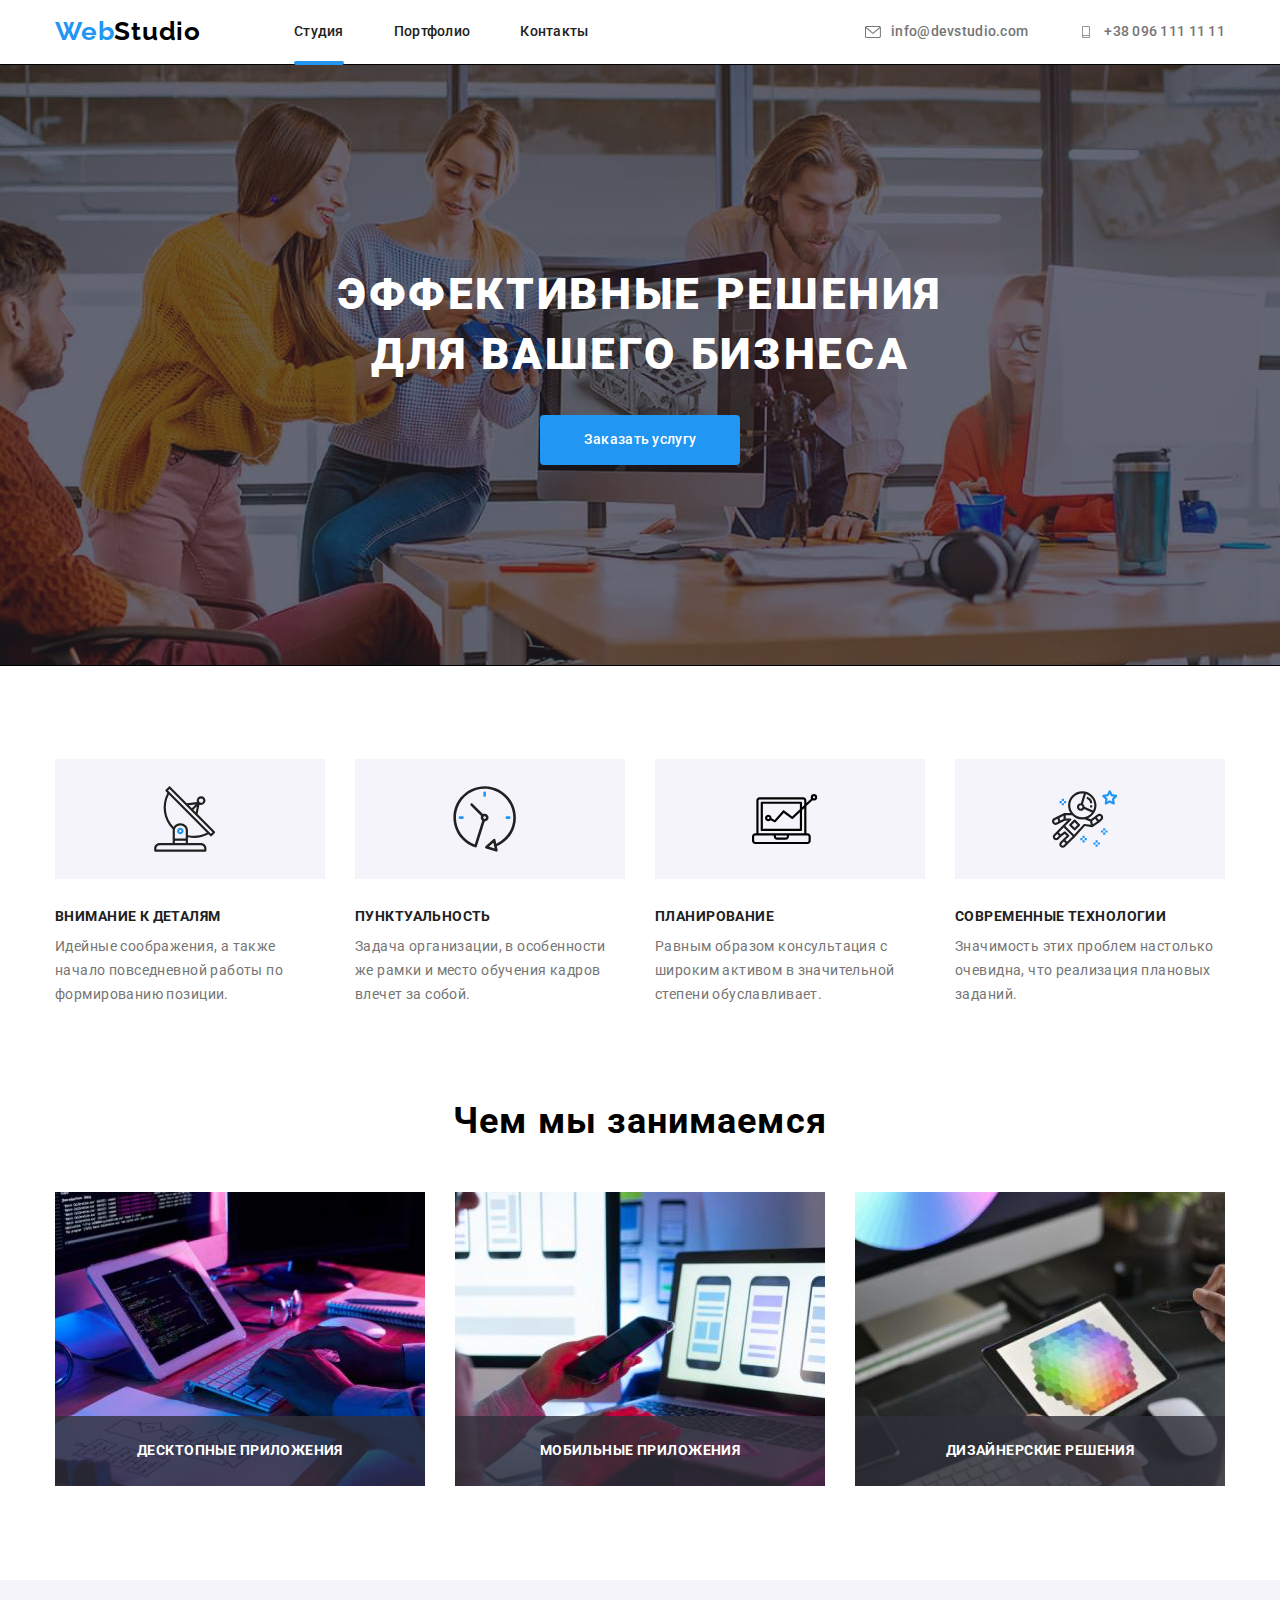
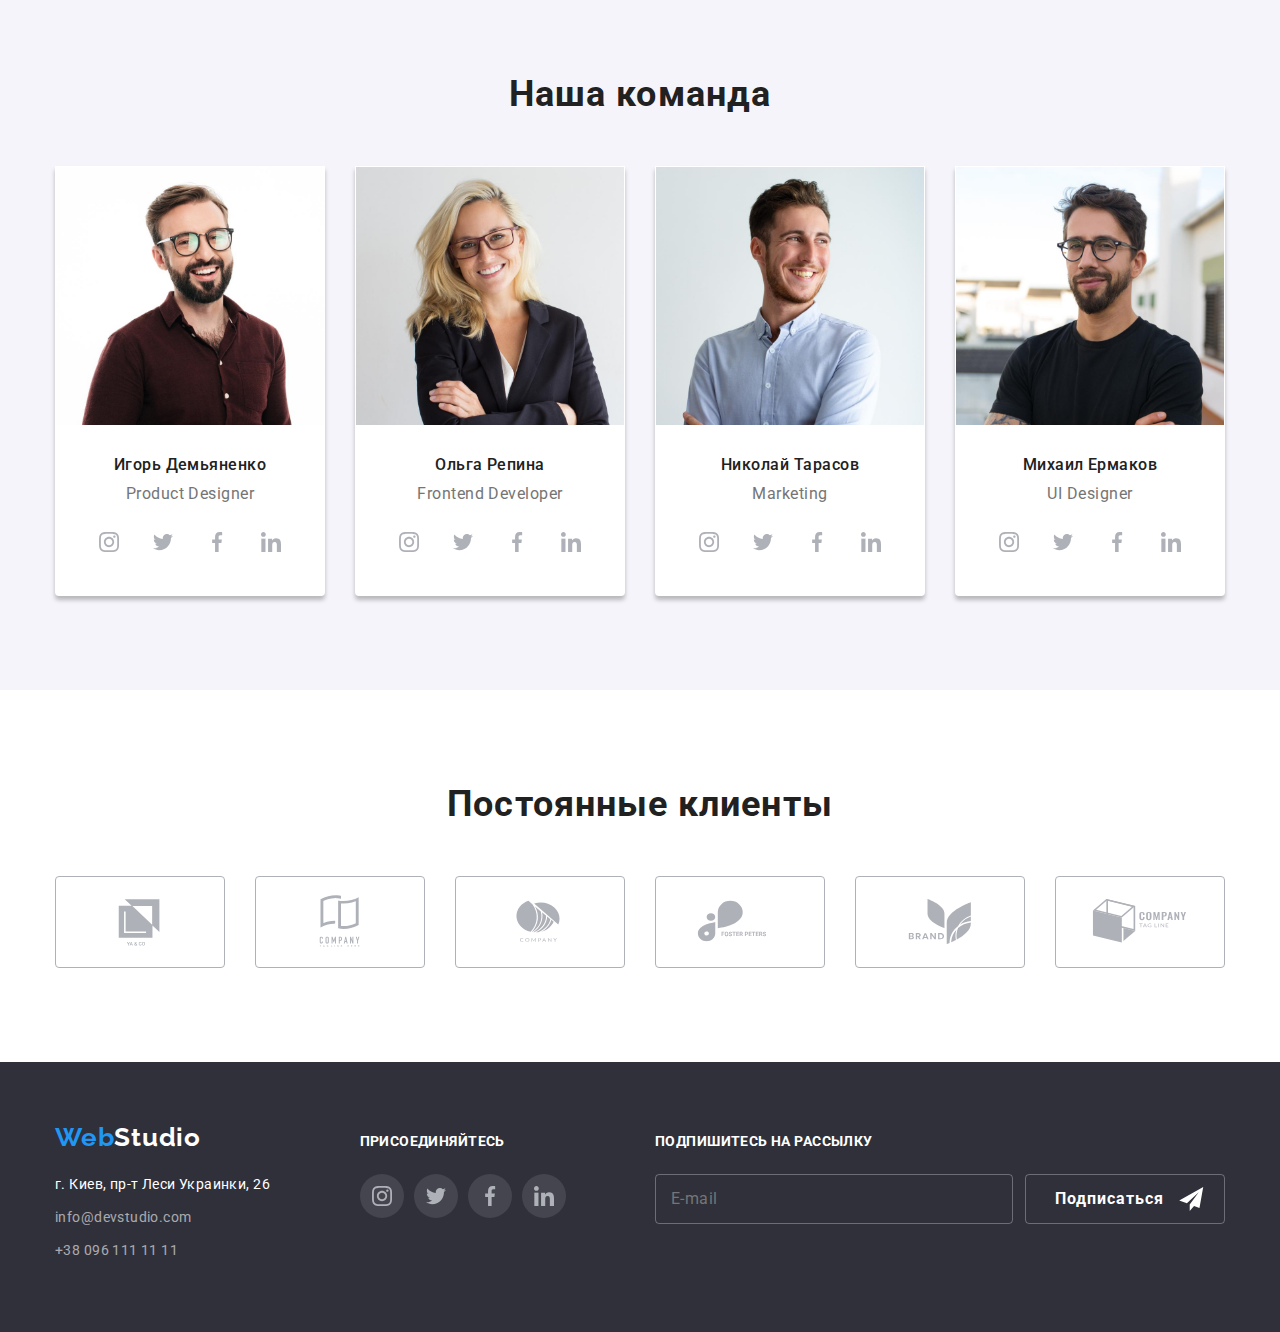
==== index.html @ df714ef7 "17/12" ====
<!DOCTYPE html>
<html lang="ru">
<head>
    <meta charset="UTF-8">
    <meta http-equiv="X-UA-Compatible" content="IE=edge">
    <meta name="viewport" content="width=device-width, initial-scale=1.0">
    <title>Document</title>
    <link rel="preconnect" href="https://fonts.googleapis.com" />
    <link rel="preconnect" href="https://fonts.gstatic.com" crossorigin />
    <link
      href="https://fonts.googleapis.com/css2?family=Raleway:wght@700&family=Roboto:wght@400;500;700&display=swap"
      rel="stylesheet"
    />
   <link rel="preconnect" href="https://fonts.googleapis.com">
    <link rel="preconnect" href="https://fonts.gstatic.com" crossorigin>
    <link href="https://fonts.googleapis.com/css2?family=Roboto:wght@900&display=swap" rel="stylesheet">
     <link rel="stylesheet" href="https://cdnjs.cloudflare.com/ajax/libs/modern-normalize/1.1.0/modern-normalize.min.css"/>
    
     <link rel="stylesheet" href="./css/main.css"> 
    
</head>

<body>

<!-- Шапка сайта-->

    <header class="header">
      <div class="conteiner header-main">
        <nav class="header-navigation">
        <a class="logo" href="">
          <span class="logo-span">Web</span>Studio
        </a>
        <ul class="list header-navigation__header-list header-list">
          <li class="header-item">
            <a class="link header-link current" href="./index.html">Студия</a>
          </li>
          <li class="header-item item">
            <a class="link header-link" href="./portfolio.html">Портфолио</a>
          </li>
          <li class="header-item item">
            <a class="link header-link" href="">Контакты</a>
          </li>
        </ul>
      </nav>

      <ul class="list list-link link-contacts">
        <li class="contacts-link">
          <a class="link link-mail" href="milto:info@devstudio.com">
          <div class="icon">
          <svg class="icon-link-mail" width="16" height="12" >
            <use href="./images/icons/symbol-defs.svg#icon-envelope-hover">
            </use>
          </svg>
          </div>
          info@devstudio.com
          </a>
        </li>
        <li class="contacts-link">
          <a class="link link-phone" href="tel:+380961111111">
          <div class="icon">
          <svg class="icon-link-phone" width="16" height="12">
            <use href="./images/icons/symbol-defs.svg#icon-smartphone1">
            </use>
          </svg>
          </div>
          +38 096 111 11 11
          </a>
        </li>
      </ul>
    </div>
    </header>

<!--Основная информация сайта-->
<main>
  
  <section class="hero-main"> 
    <div class=" conteiner">
    <h1 class="hero-main__main-title main-title">Эффективные решения</br> для вашего бизнеса</h1>
    <button class="hero-main__hero-btn hero-btn" type="button" data-modal-open>Заказать услугу</button>
  </div>
  </section>
 
   
  <section class="conteiner-hero">
      <div class="conteiner"> 
        <ul class="list conteiner-hero__list-specification list-specification">
            <li class="list-specification__item-specification item-specification">
              <div class="list-specification__thumb thumb">
                <svg class="list-specification__icon icon" width="65.32" height="70">
                  <use href="./images/icons/symbol-defs.svg#icon-antenna-1">
                </use> 
                </svg>
              </div>
            <h3 class="list-specification__title-specification title-specification">Внимание к деталям</h3>
            <p class="list-specification__content-specification content-specification">Идейные соображения, а также начало повседневной работы по формированию позиции.</p>
            </li>
            <li class="list-specification__item-specification item-specification">
              <div class="list-specification__thumb thumb">
                <svg class="list-specification__icon icon" width="65.32" height="70">
                  <use href="./images/icons/symbol-defs.svg#icon-clock-1">
                </use> 
                </svg>
              </div>
            <h3 class="list-specification__title-specification title-specification">Пунктуальность</h3>
            <p class="list-specification__content-specification content-specification">Задача организации, в особенности же рамки и место обучения кадров влечет за собой.</p>
            </li>
            <li class="list-specification__item-specification item-specification">
              <div class="list-specification__thumb thumb">
                <svg class="list-specification__icon icon" width="65.32" height="70">
                  <use href="./images/icons/symbol-defs.svg#icon-Vector">
                </use> 
                </svg>
              </div>
            <h3 class="list-specification__title-specification title-specification">Планирование</h3>
            <p class="list-specification__content-specification content-specification">Равным образом консультация с широким активом в значительной степени обуславливает.</p>
            </li>
            <li class="list-specification__item-specification item-specification"> 
              <div class="list-specification__thumb thumb">
                <svg class="list-specification__icon icon" width="65.32" height="70">
                  <use href="./images/icons/symbol-defs.svg#icon-astronaut-1">
                </use> 
                </svg>
              </div>
            <h3 class="list-specification__title-specification title-specification">Современные технологии</h3>
            <p class="list-specification__content-specification content-specification">Значимость этих проблем настолько очевидна, что реализация плановых заданий.</p>
            </li>
        </ul>
        </div>
    </section>
      
    <section class="conteiner-work">
      <div class="conteiner">
        <h2 class="work__hero-title-work hero-title-work">Чем мы занимаемся</h2>
        <ul class="list work__list-work list-work">
            <li class="list-work__list-work-foto list-work-foto">
            <img src="./images/works 1 (1).jpg" 
            alt="фото работы на компьютере"
            width="370"
            height="294">
            <div class="list-work__work-proposition work-proposition">
              <p class="list-work__work-proposition-name work-proposition-name">Десктопные приложения</p>
            </div>
            </li>
            <li class="list-work__list-work-foto list-work-foto">
            <img src="./images/works 2.jpg" 
            alt="фото работы на ноутбуке"
             width="370"
            height="294">
             <div class="list-work__work-proposition work-proposition">
              <p class="list-work__work-proposition-name work-proposition-name">Мобильные приложения</p>
            </div>
            </li>
            <li class="list-work__list-work-foto list-work-foto">
            <img src="./images/works 3.jpg" alt="фото работы на планшете"
             width="370"
            height="294">
             <div class="list-work__work-proposition work-proposition">
              <p class="list-work__work-proposition-name work-proposition-name">Дизайнерские решения</p>
            </div>
            </li>
        </ul>
      </div>
    </section>
    
      <section class="conteiner-team">
      <div class="conteiner">
        <h2 class="team__title-team title-team">Наша команда</h2>
        <ul class="list team__list-team list-team">
            <li class="list-team__card-mamber card-mamber"><img class="team__foto-mamber foto-mamber" src="./images/team/team card 1.jpg" 
                alt="фото сотрудника компании" 
                width="270" 
                height="260">
            <div class="team__footer-card footer-card">
                <h3 class="team__name-mamber name-mamber">Игорь Демьяненко</h3>
                <p lang="en" class="team__position-mamber position-mamber">Product Designer</p>
                 
                <ul class="list-team__social-team-list social-team-list">
                  <li class="list-team__social-team-item social-team-item">
                    <a href="" class="link list-team__mamber-social-link mamber-social-link">
                      <svg class="list-team__mamber-social-icon mamber-social-icon" width="20" height="20">
                        <use href="./images/icons/symbol-defs.svg#icon-instagram-2">
                        </use>
                      </svg>
                    </a>
                  </li>
                <li class="list-team__social-team-item social-team-item">
                    <a href="" class="link list-team__mamber-social-link mamber-social-link">
                      <svg class="list-team__mamber-social-icon mamber-social-icon" width="20" height="20">
                        <use href="./images/icons/symbol-defs.svg#icon-twitter-1">
                        </use>
                      </svg>
                    </a>
                  </li>
                  <li class="list-team__social-team-item social-team-item">
                    <a href="" class="link list-team__mamber-social-link mamber-social-link">
                      <svg class="list-team__mamber-social-icon mamber-social-icon" width="20" height="20">
                        <use href="./images/icons/symbol-defs.svg#icon-facebook-1">
                        </use>
                      </svg>
                    </a>
                  </li>
                  <li class="list-team__social-team-item social-team-item">
                    <a href="" class="link list-team__mamber-social-link mamber-social-link">
                      <svg class="list-team__mamber-social-icon mamber-social-icon" width="20" height="20">
                        <use href="./images/icons/symbol-defs.svg#icon-linkedin-1">
                        </use>
                      </svg>
                    </a>
                  </li>
                </ul>
              </div>

            </li>
            <li class="list-team__card-mamber card-mamber"><img class="team__foto-mamber foto-mamber" src="./images/team/team card 2.jpg" 
                alt="фото сотрудника компании" 
                width="270" 
                height="260">
                <div class="team__footer-card footer-card">
                <h3 class="team__name-mamber name-mamber">Ольга Репина</h3>
                <p lang="en" class="team__position-mamber position-mamber">Frontend Developer</p>
               <ul class="list-team__social-team-list social-team-list">
                  <li class="list-team__social-team-item social-team-item">
                    <a href="" class="link list-team__mamber-social-link mamber-social-link">
                      <svg class="list-team__mamber-social-icon mamber-social-icon" width="20" height="20">
                        <use href="./images/icons/symbol-defs.svg#icon-instagram-2">
                        </use>
                      </svg>
                    </a>
                  </li>
                <li class="list-team__social-team-item social-team-item">
                    <a href="" class="link list-team__mamber-social-link mamber-social-link">
                      <svg class="list-team__mamber-social-icon mamber-social-icon" width="20" height="20">
                        <use href="./images/icons/symbol-defs.svg#icon-twitter-1">
                        </use>
                      </svg>
                    </a>
                  </li>
                  <li class="list-team__social-team-item social-team-item">
                    <a href="" class="link list-team__mamber-social-link mamber-social-link">
                      <svg class="list-team__mamber-social-icon mamber-social-icon" width="20" height="20">
                        <use href="./images/icons/symbol-defs.svg#icon-facebook-1">
                        </use>
                      </svg>
                    </a>
                  </li>
                  <li class="list-team__social-team-item social-team-item">
                    <a href="" class="link list-team__mamber-social-link mamber-social-link">
                      <svg class="list-team__mamber-social-icon mamber-social-icon" width="20" height="20">
                        <use href="./images/icons/symbol-defs.svg#icon-linkedin-1">
                        </use>
                      </svg>
                    </a>
                  </li>
                </ul>  
              </div>
            </li>
            <li  class="list-team__card-mamber card-mamber"><img class="team__foto-mamber foto-mamber" src="./images/team/team card 3.jpg" 
                alt="фото сотрудника компании" 
                width="270" 
                height="260">
                <div class="team__footer-card footer-card">
                <h3 class="team__name-mamber name-mamber">Николай Тарасов</h3>
                <p lang="en" class="team__position-mamber position-mamber">Marketing</p>
                <ul class="list-team__social-team-list social-team-list">
                  <li class="list-team__social-team-item social-team-item">
                    <a href="" class="link list-team__mamber-social-link mamber-social-link">
                      <svg class="list-team__mamber-social-icon mamber-social-icon" width="20" height="20">
                        <use href="./images/icons/symbol-defs.svg#icon-instagram-2">
                        </use>
                      </svg>
                    </a>
                  </li>
                <li class="list-team__social-team-item social-team-item">
                    <a href="" class="link list-team__mamber-social-link mamber-social-link">
                      <svg class="list-team__mamber-social-icon mamber-social-icon" width="20" height="20">
                        <use href="./images/icons/symbol-defs.svg#icon-twitter-1">
                        </use>
                      </svg>
                    </a>
                  </li>
                  <li class="list-team__social-team-item social-team-item">
                    <a href="" class="link list-team__mamber-social-link mamber-social-link">
                      <svg class="list-team__mamber-social-icon mamber-social-icon" width="20" height="20">
                        <use href="./images/icons/symbol-defs.svg#icon-facebook-1">
                        </use>
                      </svg>
                    </a>
                  </li>
                  <li class="list-team__social-team-item social-team-item">
                    <a href="" class="link list-team__mamber-social-link mamber-social-link">
                      <svg class="list-team__mamber-social-icon mamber-social-icon" width="20" height="20">
                        <use href="./images/icons/symbol-defs.svg#icon-linkedin-1">
                        </use>
                      </svg>
                    </a>
                  </li>
                </ul>
                </div>
            </li>
            <li class="list-team__card-mamber card-mamber"><img class="team__foto-mamber foto-mamber"  src="./images/team/team card 4.jpg" 
                alt="фото сотрудника компании" 
                width="270" 
                height="260">
                <div class="team__footer-card footer-card">
                <h3 class="team__name-mamber name-mamber">Михаил Ермаков</h3>
                <p lang="en" class="team__position-mamber position-mamber">UI Designer</p>
                 <ul class="list-team__social-team-list social-team-list">
                  <li class="list-team__social-team-item social-team-item">
                    <a href="" class="link list-team__mamber-social-link mamber-social-link">
                      <svg class="list-team__mamber-social-icon mamber-social-icon" width="20" height="20">
                        <use href="./images/icons/symbol-defs.svg#icon-instagram-2">
                        </use>
                      </svg>
                    </a>
                  </li>
                <li class="list-team__social-team-item social-team-item">
                    <a href="" class="link list-team__mamber-social-link mamber-social-link">
                      <svg class="list-team__mamber-social-icon mamber-social-icon" width="20" height="20">
                        <use href="./images/icons/symbol-defs.svg#icon-twitter-1">
                        </use>
                      </svg>
                    </a>
                  </li>
                  <li class="list-team__social-team-item social-team-item">
                    <a href="" class="link list-team__mamber-social-link mamber-social-link">
                      <svg class="list-team__mamber-social-icon mamber-social-icon" width="20" height="20">
                        <use href="./images/icons/symbol-defs.svg#icon-facebook-1">
                        </use>
                      </svg>
                    </a>
                  </li>
                  <li class="list-team__social-team-item social-team-item">
                    <a href="" class="link list-team__mamber-social-link mamber-social-link">
                      <svg class="list-team__mamber-social-icon mamber-social-icon" width="20" height="20">
                        <use href="./images/icons/symbol-defs.svg#icon-linkedin-1">
                        </use>
                      </svg>
                    </a>
                  </li>
                </ul>
                </div>
            </li>
        </ul>
      </div>
     </section>

     <section class="clients">
       <div class="conteiner">
         <h2 class="clients__title-clients title-clients">Постоянные клиенты</h2>
         <ul class="list list-clients">

           <li class="link list-clients__card-client card-client">
             <a href="" class="list-clients__item-client item-client">
             <svg class="list-clients__logo-client logo-client" width="106" height="60">
               <use href="./images/icons/symbol-defs.svg#icon-Logo">

               </use>
             </svg>
             </a>
           </li>
           <li class="link list-clients__card-client card-client">
             <a href="" class="list-clients__item-client item-client">
             <svg class="list-clients__logo-client logo-client" width="106" height="60">
               <use href="./images/icons/symbol-defs.svg#icon-Logo-1">

               </use>
             </svg>
             </a>
           </li>
           <li class="link list-clients__card-client card-client">
             <a href="" class="list-clients__item-client item-client">
             <svg class="list-clients__logo-client logo-client" width="106" height="60">
               <use href="./images/icons/symbol-defs.svg#icon-Logo-2">

               </use>
             </svg>
             </a>
           </li>
           <li class="link list-clients__card-client card-client">
             <a href="" class="list-clients__item-client item-client">
             <svg class="list-clients__logo-client logo-client" width="106" height="60">
               <use href="./images/icons/symbol-defs.svg#icon-Logo-3">

               </use>
             </svg>
             </a>
           </li>
           <li class="link list-clients__card-client card-client">
             <a href="" class="list-clients__item-client item-client">
             <svg class="list-clients__logo-client logo-client" width="106" height="60">
               <use href="./images/icons/symbol-defs.svg#icon-Logo-4">

               </use>
             </svg>
             </a>
           </li>
           <li class="link list-clients__card-client card-client">
             <a href="" class="list-clients__item-client item-client">
             <svg class="list-clients__logo-client logo-client" width="106" height="60">
               <use href="./images/icons/symbol-defs.svg#icon-Logo-5">

               </use>
             </svg>
             </a>
           </li>

         </ul>
       </div>
       
     </section>
  
    </main>

  <footer class="conteiner-footer">
    <div class="conteiner conteiner-footer__footer-main footer-main">
      <div class="conteiner-footer__inform">
          <a class="logo logo-footer" href="./index.html">
            <span class="logo-span">Web</span>Studio
          </a>

          <address class="address">г. Киев, пр-т Леси Украинки, 26</address>
          <ul class="list list-link conteiner-footer__list-link-footer">
            <li>
              <a class="link footer-link" href="milto:info@devstudio.com"
                >info@devstudio.com</a
              >
            </li>
            <li>
              <a class="link footer-link" href="tel:+380961111111"
                >+38 096 111 11 11</a
              >
            </li>
          </ul>
          </div>
          <div class="conteiner-footer-social-links">
          <h2 class="conteiner-footer__title-social-links title-social-links">присоединяйтесь</h2>
          <ul class="list social-list-footer">
                  <li class="social-footer-item">
                    <a href="" class="link footer-social-link">
                      <svg class="footer-social-icon" width="20" height="20">
                        <use href="./images/icons/symbol-defs.svg#icon-instagram-2">
                        </use>
                      </svg>
                    </a>
                  </li>
                <li class="social-footer-item">
                    <a href="" class="link footer-social-link">
                      <svg class="footer-social-icon" width="20" height="20">
                        <use href="./images/icons/symbol-defs.svg#icon-twitter-1">
                        </use>
                      </svg>
                    </a>
                  </li>
                  <li class="social-footer-item">
                    <a href="" class="link footer-social-link">
                      <svg class="footer-social-icon" width="20" height="20">
                        <use href="./images/icons/symbol-defs.svg#icon-facebook-1">
                        </use>
                      </svg>
                    </a>
                  </li>
                  <li class="social-footer-item">
                    <a href="" class="link footer-social-link">
                      <svg class="footer-social-icon" width="20" height="20">
                        <use href="./images/icons/symbol-defs.svg#icon-linkedin-1">
                        </use>
                      </svg>
                    </a>
                  </li>
                </ul>
          </div>
      <div class="conteiner-footer-proposition">
        <h2 class="footer-title-proposition">Подпишитесь на рассылку</h2>
          <form action="#" class="footer-form">
          <label class="footer-label">
            <input type="email" name="email" class="email-footer-proposition" placeholder="E-mail"/> 
          </label>
          <button type="submit" class="btn btn-footer-proposition">Подписаться
            <svg class="footer-icon-proposition" widht="24" height="24">
              <use href="./images/icons/symbol-defs.svg#icon-icon-send"></use>
            </svg>
          </button>
        </form>
      
      </div>
 </div>
 </footer>
<div class="is-hidden backdrop" data-modal>
  <div class="modal">
  <button type="button" class="modal-close" data-modal-close>
    <svg class="modal-close-icone" width="18" height="18">
      <use href="./images/icons/symbol-defs.svg#icon-close-black-18dp-2-1">
      </use>
    </svg>
  </button>
  
    <form action="#" class="modal-form">
        <p class="title title-modal">Оставьте свои данные, мы вам перезвоним</p>
      <div class="modal-field">
        <label for="user-name" class="title-input">Имя</label>
          <div class="input-wrap">
                <input type="text" id="user-name" name="user-name" class="modal-form-input" required minlength="2" title="Ваше имя"/>
                <svg class="icone-modal-form" width="18" height="18">
                <use href="./images/icons/symbol-defs.svg#icon-person-black-18dp-1">
                </use>
                </svg>  
            </div>
      </div>
      <div class="modal-field">
            <label for="user-tel" class="title-input">Телефон</label>
            <div class="input-wrap">
            <input type="tel" id="user-tel" name="user-tel" class="modal-form-input" placeholder="" required pattern="([\+]*[7-8]{1}\s?[\(]*9[0-9]{2}[\)]*\s?\d{3}[-]*\d{2}[-]*\d{2})"/>
            <svg class="icone-modal-form" width="18" height="18">
            <use href="./images/icons/symbol-defs.svg#icon-phone-black-18dp-1">
            </use>
             </svg> 
             </div>  
      </div>
      <div class="modal-field">
        <label for="user-email" class="title-input">Почта</label>
         <div class="input-wrap">
         <input type="email" id="user-email" name="user-email" class="modal-form-input" required/>
         <svg class="icone-modal-form" width="18" height="18">
          <use href="./images/icons/symbol-defs.svg#icon-email-black-18dp-1">
          </use>
          </svg>
          </div> 
      </div>
        <label for="modal-form-text" class="title-input">Комментарий</label>
        <textarea name="" id="modal-form-text" class="modal-form-text" placeholder="Введите текст"></textarea>
        <div class="check-row">
          <input type="checkbox" name="policy" id="policy" class="modal-check visually-hidden"/>
            <label for="policy" class="check-text"><span class="check-item"><svg class="icone-check" width="11" height="8">
            <use href="./images/icons/symbol-defs.svg#icon-icon-check-2">
            </use>
            </svg></span>Соглашаюсь с рассылкой и принимаю&nbsp;
            <a href="" class="policy-link">Условия договора</a>
            </label>
          </div>
        <button type="submit" class="btn modal-btn">Отправить</button>
               
    </form>
</div>

</div>
 <script src="./js/modal.js"></script>
</body>
</html>
---- css/main.css ----
:root {
  --main-title-color: #ffffff;
  --second-title-color: #212121;
  --main-text-color: #757575;
  --second-text-color: rgba(255, 255, 255, 0.6);
  --third-text-color: #212121;
  --accent-color: #2196f3;
  --first-btn-color: #2196f3;
  --second-btn-color: #ffffff;
  --third-btn-color: #212121;
  --background-btn: #f5f4fa;
  --header-text-color: #ffffff;
  --header-second-text-color: #212121;
  --header-third-text-color: #757575;
  --footer-text-color: #ffffff;
  --footer-second-link-color: rgba(255, 255, 255, 0.6);
  --header-mail-color: #2196f3;
  --logo-color: #000000;
  --logo-color-footer: #fff;
  --logo-span-color: #2196f3;
  --link-color: #212121;
  --second-link-color: #757575;
  --link-accent: #2196f3;
  --border-color-head: #ececec;
  --background-color-footer: #2f303a;
  --background-color-team: #f5f4fa;
  --link-color-second: #afb1b8;
  --timing-function: cubic-bezier(0.4, 0, 0.2, 1);
}

P h1,
h2,
h3,
h4,
h5,
h6 {
  margin: 0;
}

ul {
  margin: 0;
  padding: 0;
}

img {
  display: block;
  max-width: 100%;
}

button {
  cursor: pointer;
}

.conteiner-footer-social-links {
  display: block;
  padding: 0;
  margin: 0;
}

.social-list-footer {
  display: flex;
  align-items: center;
  justify-content: center;
}

.social-team-list {
  display: flex;
  align-items: center;
  justify-content: center;
  margin-top: 16px;
}

.social-team-item {
  width: 44px;
  height: 44px;
  display: flex;
}

.social-team-item + .social-team-item {
  margin-left: 10px;
}

.mamber-social-link {
  width: 100%;
  height: 100%;
  border-radius: 50%;
  display: flex;
  align-items: center;
  justify-content: center;
  transition: background-color 250ms var(--timing-function);
}

.mamber-social-link:focus, .mamber-social-link:hover {
  background-color: #2196f3;
}

.mamber-social-icon {
  display: flex;
  fill: var(--link-color-second);
  transition: fill 250ms var(--timing-function);
}

.mamber-social-link:hover .mamber-social-icon,
.mamber-social-link:focus .mamber-social-icon {
  fill: #fff;
}

.conteiner {
  width: 1200px;
  padding-left: 15px;
  padding-right: 15px;
  margin-left: auto;
  margin-right: auto;
  padding-top: -94px;
  padding-bottom: -94px;
}

body {
  font-family: Roboto, sans-serif;
  margin: 0;
}

.list {
  list-style: none;
  text-decoration: none;
  padding: 0;
}

.link {
  text-decoration: none;
  font-weight: 500;
  font-size: 14px;
  line-height: 1.14;
  letter-spacing: 0.02em;
  color: var(--second-link-color);
  cursor: pointer;
  transition: color 250ms var(--timing-function);
}

.visually-hidden {
  position: absolute;
  clip: rect(0 0 0 0);
  width: 1px;
  height: 1px;
  margin: -1px;
  border: 0;
  padding: 0;
  overflow: hidden;
}

.backdrop {
  width: 100vw;
  height: 100vh;
  background-color: rgba(0, 0, 0, 0.2);
  position: fixed;
  top: 0;
  left: 0;
  transition: opacity 250ms linear, visibility 250ms linear;
  visibility: visible;
  opacity: 1;
}

.backdrop .is-hidden .modal {
  transform: scale(1.5) rotate(180deg);
  transition: transform 250ms perspective-origin 250ms;
}

.modal {
  width: 528px;
  min-height: 581px;
  background-color: #fff;
  border-radius: 4px;
  top: 50%;
  left: 50%;
  bottom: 0;
  padding: 40px;
  align-items: center;
  transform: translate(-50%, -50%);
  position: absolute;
  transition: transform 250ms, perspective-origin 250ms;
}

.modal-close {
  width: 30px;
  height: 30px;
  background-color: transparent;
  border: 1px solid rgba(0, 0, 0, 0.292);
  border-radius: 50%;
  position: absolute;
  top: 10px;
  right: 10px;
  display: flex;
  align-items: center;
  justify-content: center;
}

.is-hidden {
  visibility: hidden;
  opacity: 0;
  pointer-events: none;
}

.title-modal {
  font-weight: 700;
  font-size: 20px;
  line-height: 1.15;
  text-align: center;
  letter-spacing: 0.03em;
  margin-bottom: 12px;
  margin-top: 0;
  color: var(--second-title-color);
}

.modal-form-input {
  width: 100%;
  height: 40px;
  border: 1px solid rgba(33, 33, 33, 0.2);
  border-radius: 4px;
  padding-left: 42px;
  padding-right: 12px;
  margin: 0;
  color: var(--main-text-color);
  font-weight: 600;
  cursor: pointer;
  outline: none;
  transition: border-color 250ms var(--timing-function);
}

.modal-form-input:focus {
  border-color: var(--accent-color);
}

.modal-form-input:focus + .icone-modal-form {
  fill: var(--accent-color);
}

.title-input {
  font-weight: 400;
  font-size: 12px;
  line-height: 1.16;
  letter-spacing: 0.01em;
  color: var(--main-text-color);
  display: block;
  margin-bottom: 4px;
}

.modal-field {
  display: block;
  margin-bottom: 10px;
}

.input-wrap {
  position: relative;
}

.modal-form-text {
  width: 100%;
  height: 120px;
  border: 1px solid rgba(33, 33, 33, 0.2);
  border-radius: 4px;
  padding: 12px 16px;
  resize: none;
}

.modal-btn {
  width: 200px;
  height: 50px;
  display: block;
  margin: auto;
  background-color: var(--accent-color);
  color: var(--main-title-color);
  cursor: pointer;
  border: 1px solid transparent;
  border-radius: 4px;
  box-shadow: 0px 1px 3px rgba(0, 0, 0, 0.12), 0px 1px 1px rgba(0, 0, 0, 0.14), 0px 2px 1px rgba(0, 0, 0, 0.2);
}

.modal-btn:hover {
  box-shadow: 0px 4px 4px rgba(0, 0, 0, 0.25);
}

.icone-modal-form {
  position: absolute;
  left: 12px;
  top: 50%;
  transform: translateY(-50%);
  transition: fill 250ms var(--timing-function);
}

.check-row {
  display: inline-block;
  align-items: center;
  margin-top: 20px;
  margin-bottom: 30px;
}

.check-text {
  font-weight: normal;
  font-size: 14px;
  line-height: 1.71;
  letter-spacing: 0.03em;
  display: flex;
  align-items: center;
  color: var(--main-text-color);
}

.check-item {
  width: 16px;
  height: 15px;
  border: 2px solid #212121;
  border-radius: 2px;
  margin-right: 8.38px;
  display: flex;
  align-items: center;
  justify-content: center;
}

.icone-check {
  fill: #fff;
}

.modal-check:checked + .check-text .check-item {
  background-color: var(--accent-color);
  border: none;
}

.policy-link {
  color: var(--accent-color);
}

.title-team {
  margin-bottom: 50px;
  margin-top: 0;
  font-weight: bold;
  font-size: 36px;
  line-height: 1.16;
  text-align: center;
  letter-spacing: 0.03em;
  color: var(--second-title-color);
}

.title-work {
  margin-bottom: 0;
  margin-top: 0;
  font-weight: 700;
  font-size: 18px;
  line-height: 2;
  letter-spacing: 0.06em;
  color: var(--second-title-color);
}

.title-clients {
  margin-bottom: 50px;
  margin-top: 0;
  font-weight: bold;
  font-size: 36px;
  line-height: 1.16;
  text-align: center;
  letter-spacing: 0.03em;
  color: var(--second-title-color);
}

.list-btn {
  display: flex;
  align-items: center;
  justify-content: center;
  margin-bottom: 50px;
}

.list-btn .title-btn + .title-btn {
  margin-left: 8px;
}

.title-btn-portfolio {
  display: inline-block;
  border-radius: 4px;
  padding: 6px 22px;
  font-family: inherit;
  font-style: normal;
  font-weight: 500;
  font-size: 16px;
  line-height: 1.62;
  text-align: center;
  letter-spacing: 0.03em;
  color: var(--third-btn-color);
  background-color: var(--background-btn);
  border: 1px solid transparent;
  cursor: pointer;
  transition: box-shadow 250ms var(--timing-function), color 250ms var(--timing-function), background-color 250ms var(--timing-function);
}

.title-btn-portfolio:hover,
.title-btn-portfolio:focus {
  color: var(--second-btn-color);
  background-color: var(--first-btn-color);
  box-shadow: 0px 4px 4px rgba(0, 0, 0, 0.25);
}

.btn-footer-proposition {
  display: flex;
  width: 200px;
  height: 50px;
  align-items: center;
  padding-left: 29px;
  background-color: transparent;
  box-sizing: border-box;
  border: 1px solid rgba(255, 255, 255, 0.3);
  border-radius: 4px;
  font-weight: 700;
  font-size: 16px;
  line-height: 1.87;
  text-align: center;
  letter-spacing: 0.06em;
  color: white;
  fill: white;
  transition: border-color 250ms var(--timing-function), background-color 250ms var(--timing-function);
}

.btn-footer-proposition:hover {
  border-color: var(--accent-color);
  background-color: var(--accent-color);
}

.header {
  display: flex;
  border-bottom: 1px solid var(--border-color-head);
}

.header-main {
  display: flex;
  align-items: center;
  justify-content: space-around;
}

.header-navigation {
  display: flex;
  align-items: center;
  justify-content: center;
  text-decoration: none;
  font-weight: 700;
  font-size: 26px;
  line-height: 1.19;
  letter-spacing: 0.03em;
  color: var(--header-second-text-color);
}

.header-list {
  display: flex;
}

.header-list .header-item + .header-item {
  margin-left: 50px;
}

.header-item:last-child {
  margin-right: 0;
}

.header-link {
  display: block;
  position: relative;
  padding-top: 24px;
  padding-bottom: 24px;
  font-weight: 500;
  font-size: 14px;
  line-height: 1.14;
  letter-spacing: 0.02em;
  text-decoration: none;
  color: var(--link-color);
}

.conteiner-footer {
  display: flex;
  background-color: var(--background-color-footer);
  padding-top: 60px;
  padding-bottom: 60px;
  margin-left: 0;
  margin-right: 0;
}

.footer-main {
  display: flex;
  align-items: baseline;
  justify-content: space-between;
}

.conteiner-footer-inform {
  display: block;
  padding: 0;
  margin: 0;
}

.address {
  display: flex;
  padding-bottom: 9px;
  font-style: normal;
  font-weight: normal;
  font-size: 14px;
  line-height: 1.71;
  letter-spacing: 0.03em;
  color: var(--footer-text-color);
}

.title-social-links {
  margin-bottom: 20px;
  font-weight: bold;
  font-size: 14px;
  line-height: 1.71;
  letter-spacing: 0.03em;
  text-transform: uppercase;
  color: var(--footer-text-color);
}

.list-link-footer {
  display: block;
}

.footer-link {
  display: block;
  margin-bottom: 9px;
  font-weight: normal;
  font-size: 14px;
  line-height: 1.71;
  letter-spacing: 0.03em;
  color: var(--footer-second-link-color);
  background-color: #2f303a;
}

.social-footer-item {
  width: 44px;
  height: 44px;
  display: flex;
}

.social-footer-item + .social-footer-item {
  margin-left: 10px;
}

.footer-social-link {
  width: 100%;
  height: 100%;
  border-radius: 50%;
  background-color: #44454e;
  display: flex;
  align-items: center;
  justify-content: center;
  transition: background-color 250ms var(--timing-function);
}

.footer-social-icon {
  display: flex;
  fill: var(--link-color-second);
}

.footer-social-link:hover,
.footer-social-link:focus {
  background-color: #2196f3;
}

.footer-social-link:hover .footer-social-icon,
.footer-social-link:focus .footer-social-icon {
  fill: #fff;
}

.conteiner-footer-proposition {
  display: block;
}

.footer-form {
  display: flex;
  align-items: center;
}

.footer-title-proposition {
  margin-bottom: 20px;
  font-weight: bold;
  font-size: 14px;
  line-height: 1.71;
  letter-spacing: 0.03em;
  text-transform: uppercase;
  color: var(--footer-text-color);
}

.email-footer-proposition {
  width: 358px;
  height: 50px;
  margin-right: 12px;
  padding-left: 15px;
  font-weight: normal;
  font-size: 16px;
  line-height: 1.25;
  display: flex;
  box-sizing: border-box;
  align-items: center;
  letter-spacing: 0.03em;
  color: rgba(226, 226, 226, 0.6);
  border: 1px solid rgba(255, 255, 255, 0.3);
  border-radius: 4px;
  background-color: transparent;
  transition: border-color 250ms var(--timing-function);
}

.email-footer-proposition:hover {
  border-color: var(--accent-color);
}

.hero-main {
  max-width: 1600px;
  height: 600px;
  margin-left: auto;
  margin-right: auto;
  outline: 1px solid black;
  background-image: linear-gradient(to right, rgba(47, 48, 58, 0.4), rgba(47, 48, 58, 0.4)), url("../images/Img.jpg");
  background-repeat: no-repeat;
  background-size: cover;
  background-position: center;
  background-color: rgba(47, 48, 58, 0.4);
  text-align: center;
  justify-content: center;
  padding-top: 200px;
  padding-bottom: 200px;
}

.hero-btn {
  display: inline-block;
  justify-content: center;
  border-radius: 4px;
  padding: 10px 32px;
  min-width: 200px;
  min-height: 50px;
  justify-content: center;
  border: 1px solid transparent;
  text-align: center;
  font-weight: 500;
  font-size: 14px;
  line-height: 1.14;
  letter-spacing: 0.02em;
  color: var(--second-btn-color);
  background-color: var(--first-btn-color);
}

.conteiner-hero {
  padding-top: 94px;
  padding-bottom: 94px;
  margin: 0;
}

.main-title {
  margin-top: 0;
  margin-bottom: 30px;
  font-weight: 900;
  font-size: 44px;
  line-height: 1.36;
  text-align: center;
  letter-spacing: 0.06em;
  text-transform: uppercase;
  color: var(--main-title-color);
}

.list-specification {
  display: flex;
  margin: 0;
}

.list-specification .item-specification + .item-specification {
  margin-left: 30px;
}

.item-specification {
  display: block;
  width: 270px;
  margin: 0;
  padding: 0;
}

.thumb {
  width: 270px;
  height: 120px;
  background-color: #f5f4fa;
  margin-bottom: 30px;
  display: flex;
  justify-content: center;
  align-items: center;
}

.thumb > .item-specification-thumb {
  margin: 25px 102.34px;
  object-position: center;
}

.title-specification {
  margin: 0;
  padding-top: 0;
  margin-bottom: 10px;
  font-weight: 700;
  font-size: 14px;
  line-height: 1.14;
  letter-spacing: 0.03em;
  text-transform: uppercase;
  color: var(--third-text-color);
}

.content-specification {
  margin: 0;
  padding: 0;
  font-size: 14px;
  line-height: 1.71;
  letter-spacing: 0.03em;
  color: var(--main-text-color);
}

.conteiner-work {
  display: block;
  text-align: center;
  padding-bottom: 94px;
  padding-left: 0;
  padding-right: 0;
}

.hero-title-work {
  font-style: normal;
  font-weight: bold;
  font-size: 36px;
  line-height: 1.16;
  text-align: center;
  letter-spacing: 0.03em;
  padding: 0;
  margin-top: 0;
  margin-bottom: 50px;
}

.list-work {
  display: flex;
  margin: 0;
  justify-content: space-between;
}

.list-work-foto {
  display: flex;
  width: 370px;
  position: relative;
}

.list-work .list-work-foto + .list-work-foto {
  margin-left: 30px;
}

.work-proposition {
  display: flex;
  position: absolute;
  width: 370px;
  height: 70px;
  bottom: 0;
  background-color: rgba(47, 48, 58, 0.8);
}

.work-proposition-name {
  display: flex;
  width: 100%;
  align-items: center;
  justify-content: center;
  font-weight: bold;
  font-size: 14px;
  line-height: 1.14;
  text-align: center;
  letter-spacing: 0.03em;
  text-transform: uppercase;
  color: var(--main-title-color);
}

.conteiner-team {
  margin: 0;
  padding-top: 94px;
  padding-bottom: 94px;
  background-color: var(--background-color-team);
}

.list-team {
  display: flex;
  justify-content: center;
  margin: 0;
  padding: 0;
}

.card-mamber {
  width: 270px;
  border: 1px solid transparent;
  border-radius: 0px 0px 4px 4px;
  box-shadow: 0px 4px 4px rgba(0, 0, 0, 0.25);
  background-color: #fff;
}

.list-team .card-mamber + .card-mamber {
  margin-left: 30px;
}

.foto-mamber {
  display: block;
  min-width: 100%;
  height: auto;
}

.footer-card {
  flex-grow: 1;
  margin: 0;
  padding-top: 30px;
  padding-bottom: 30px;
  border: 1px solid transparent;
}

.name-mamber {
  margin: 0;
  padding-bottom: 10px;
  padding-left: auto;
  font-weight: 500;
  font-size: 16px;
  line-height: 1.18;
  text-align: center;
  letter-spacing: 0.03em;
  color: var(--second-title-color);
}

.position-mamber {
  margin: 0;
  font-weight: normal;
  font-size: 16px;
  line-height: 1.18;
  text-align: center;
  letter-spacing: 0.03em;
  color: var(--main-text-color);
}

.clients {
  margin: 0;
  padding-top: 94px;
  padding-bottom: 94px;
}

.list-clients {
  display: flex;
  justify-content: center;
  margin: 0;
  padding: 0;
}

.card-client {
  display: block;
  justify-content: center;
  align-items: center;
  width: 170px;
  height: 92px;
}

.card-client + .card-client {
  margin-left: 30px;
}

.item-client {
  display: flex;
  width: 100%;
  height: 100%;
  align-items: center;
  justify-content: center;
  border: 1px solid #afb1b8;
  border-radius: 4px;
  transition: fill 250ms var(--timing-function);
}

.logo-client {
  fill: #afb1b8;
}

.item-client:hover,
.item-client:focus {
  border-color: var(--accent-color);
}

.item-client:hover .logo-client,
.item-client:focus .logo-client {
  fill: var(--accent-color);
}

.current::after {
  content: "";
  display: block;
  position: absolute;
  width: 100%;
  height: 4px;
  background-color: var(--accent-color);
  border-radius: 2px;
  left: 0;
  bottom: -1px;
}

.link:hover,
.link:focus {
  color: var(--link-accent);
}

.link-contacts {
  display: inline-flex;
  align-items: center;
  margin-left: auto;
  font-weight: 500;
  font-size: 14px;
  line-height: 1.14;
  letter-spacing: 0.02em;
  color: var(--second-link-color);
}

.contacts-link {
  display: flex;
  padding-top: 10px;
  padding-bottom: 10px;
}

.link-contacts .contacts-link + .contacts-link {
  margin-left: 50px;
}

.icon {
  display: flex;
  margin-right: 10px;
  align-items: center;
  justify-content: center;
}

.link-mail {
  display: flex;
  align-items: center;
  justify-content: center;
  transition: color 250ms var(--timing-function);
}

.link-mail:hover,
.link-mail:focus {
  color: var(--accent-color);
}

.icon-link-mail:hover,
.icon-link-mail:focus {
  color: var(--link-accent);
}

.icon-link-mail {
  display: flex;
  align-items: center;
  justify-content: center;
  fill: currentColor;
  transition: color 250ms var(--timing-function);
}

.link-phone {
  display: flex;
  align-items: center;
  justify-content: center;
  transition: color 250ms var(--timing-function);
}

.link-phone:hover,
.link-phone:focus {
  color: var(--accent-color);
}

.icon-link-phone {
  display: flex;
  align-items: center;
  justify-content: center;
  fill: currentColor;
  transition: fill 250ms var(--timing-function);
}

.icon-link-phone:hover,
.icon-link-phone:focus {
  fill: var(--link-accent);
}

.logo {
  font-family: Raleway;
  text-decoration: none;
  margin-right: 93px;
  margin-left: 0;
  font-weight: 700;
  font-size: 26px;
  line-height: 1.19;
  letter-spacing: 0.03em;
  color: var(--logo-color);
}

.logo-footer {
  display: inline-flex;
  color: var(--logo-color-footer);
  margin: 0;
  margin-bottom: 20px;
}

.logo-span {
  font-family: Raleway;
  text-decoration: none;
  font-weight: bold;
  font-size: 26px;
  line-height: 31px;
  letter-spacing: 0.03em;
  color: var(--logo-span-color);
}

.header {
  display: flex;
  border-bottom: 1px solid var(--border-color-head);
}

.header-main {
  display: flex;
  align-items: center;
  justify-content: space-around;
}

.header-navigation {
  display: flex;
  align-items: center;
  justify-content: center;
  text-decoration: none;
  font-weight: 700;
  font-size: 26px;
  line-height: 1.19;
  letter-spacing: 0.03em;
  color: var(--header-second-text-color);
}

.header-list {
  display: flex;
}

.header-list .header-item + .header-item {
  margin-left: 50px;
}

.header-item:last-child {
  margin-right: 0;
}

.header-link {
  display: block;
  position: relative;
  padding-top: 24px;
  padding-bottom: 24px;
  font-weight: 500;
  font-size: 14px;
  line-height: 1.14;
  letter-spacing: 0.02em;
  text-decoration: none;
  color: var(--link-color);
}

.conteiner-hero-portfolio {
  padding-top: 94px;
  padding-bottom: 94px;
}

.hero-portfolio {
  display: flex;
  flex-wrap: wrap;
}

.conteiner-portfolio-cards {
  display: flex;
  flex-wrap: wrap;
  margin-top: 94px;
  margin-bottom: 94px;
  margin-left: auto;
  margin-right: auto;
}

.list-portfolio {
  display: flex;
  flex-wrap: wrap;
  padding-left: auto;
  padding-right: auto;
}

.portfolio-foto {
  position: relative;
  width: 370px;
  height: 294px;
  overflow: hidden;
  transition: transform 250ms var(--timing-function);
}

.text-window-portfolio {
  font-weight: normal;
  font-size: 18px;
  line-height: 1.56;
  letter-spacing: 0.03em;
  color: var(--main-title-color);
}

.link-cards-portfolio {
  display: flex;
  flex-direction: column;
  width: calc(100%-60px)/3;
  margin-top: 30px;
  margin-right: 30px;
  margin-bottom: 0;
  cursor: pointer;
  transition: box-shadow 250ms var(--timing-function);
}

.portfolio-foto-window {
  display: inline-block;
  justify-content: center;
  align-items: center;
  padding: 63px 24px;
  position: absolute;
  content: "";
  width: 100%;
  height: 100%;
  top: 0;
  left: 0;
  opacity: 0;
  background-color: var(--accent-color);
  transition: transform 250ms var(--timing-function);
  transform: translateY(100%);
}

.cards-portfolio:hover .portfolio-foto-window {
  transform: translateY(0);
  opacity: 1;
}

.link-cards-portfolio:nth-child(-n + 3) {
  margin-top: 0;
}

.link-cards-portfolio:nth-child(3n) {
  margin-right: 0;
}

.cards-portfolio > .card-portfolio-footer {
  flex-grow: 1;
  margin-top: 0;
  padding-left: 24px;
  padding-right: 24px;
  padding-top: 20px;
  padding-bottom: 20px;
  border: 1px solid var(--border-color-head);
  border-top: transparent;
}

.link-cards-portfolio:hover {
  box-shadow: 0px 4px 4px rgba(0, 0, 0, 0.25);
}

.name-work {
  margin-top: 0;
  margin-bottom: 0;
  font-weight: normal;
  font-size: 16px;
  line-height: 1.87;
  letter-spacing: 0.03em;
  color: var(--main-text-color);
}

.conteiner-footer {
  display: flex;
  background-color: var(--background-color-footer);
  padding-top: 60px;
  padding-bottom: 60px;
  margin-left: 0;
  margin-right: 0;
}

.footer-main {
  display: flex;
  align-items: baseline;
  justify-content: space-between;
}

.conteiner-footer-inform {
  display: block;
  padding: 0;
  margin: 0;
}

.address {
  display: flex;
  padding-bottom: 9px;
  font-style: normal;
  font-weight: normal;
  font-size: 14px;
  line-height: 1.71;
  letter-spacing: 0.03em;
  color: var(--footer-text-color);
}

.title-social-links {
  margin-bottom: 20px;
  font-weight: bold;
  font-size: 14px;
  line-height: 1.71;
  letter-spacing: 0.03em;
  text-transform: uppercase;
  color: var(--footer-text-color);
}

.list-link-footer {
  display: block;
}

.footer-link {
  display: block;
  margin-bottom: 9px;
  font-weight: normal;
  font-size: 14px;
  line-height: 1.71;
  letter-spacing: 0.03em;
  color: var(--footer-second-link-color);
  background-color: #2f303a;
}

.social-footer-item {
  width: 44px;
  height: 44px;
  display: flex;
}

.social-footer-item + .social-footer-item {
  margin-left: 10px;
}

.footer-social-link {
  width: 100%;
  height: 100%;
  border-radius: 50%;
  background-color: #44454e;
  display: flex;
  align-items: center;
  justify-content: center;
  transition: background-color 250ms var(--timing-function);
}

.footer-social-icon {
  display: flex;
  fill: var(--link-color-second);
}

.footer-social-link:hover,
.footer-social-link:focus {
  background-color: #2196f3;
}

.footer-social-link:hover .footer-social-icon,
.footer-social-link:focus .footer-social-icon {
  fill: #fff;
}

.conteiner-footer-proposition {
  display: block;
}

.footer-form {
  display: flex;
  align-items: center;
}

.footer-title-proposition {
  margin-bottom: 20px;
  font-weight: bold;
  font-size: 14px;
  line-height: 1.71;
  letter-spacing: 0.03em;
  text-transform: uppercase;
  color: var(--footer-text-color);
}

.email-footer-proposition {
  width: 358px;
  height: 50px;
  margin-right: 12px;
  padding-left: 15px;
  font-weight: normal;
  font-size: 16px;
  line-height: 1.25;
  display: flex;
  box-sizing: border-box;
  align-items: center;
  letter-spacing: 0.03em;
  color: rgba(226, 226, 226, 0.6);
  border: 1px solid rgba(255, 255, 255, 0.3);
  border-radius: 4px;
  background-color: transparent;
  transition: border-color 250ms var(--timing-function);
}

.email-footer-proposition:hover {
  border-color: var(--accent-color);
}
/*# sourceMappingURL=main.css.map */
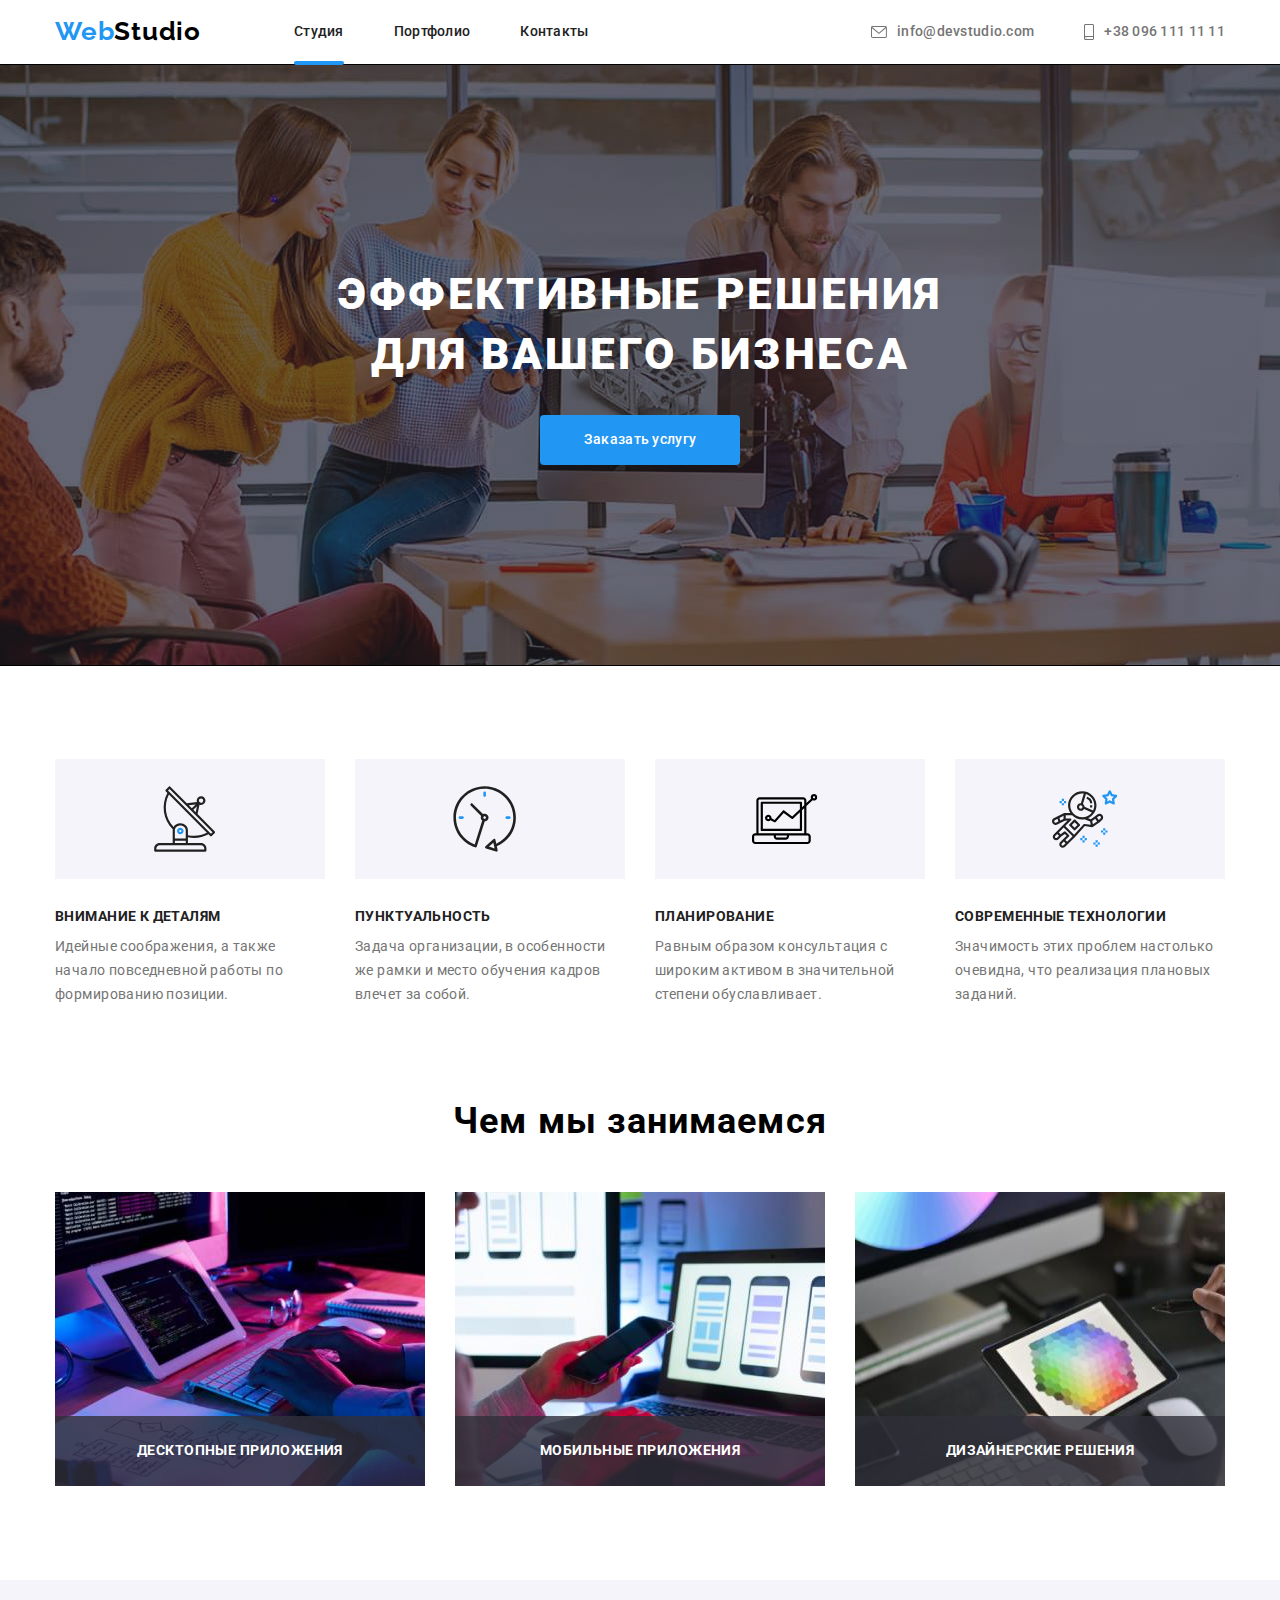
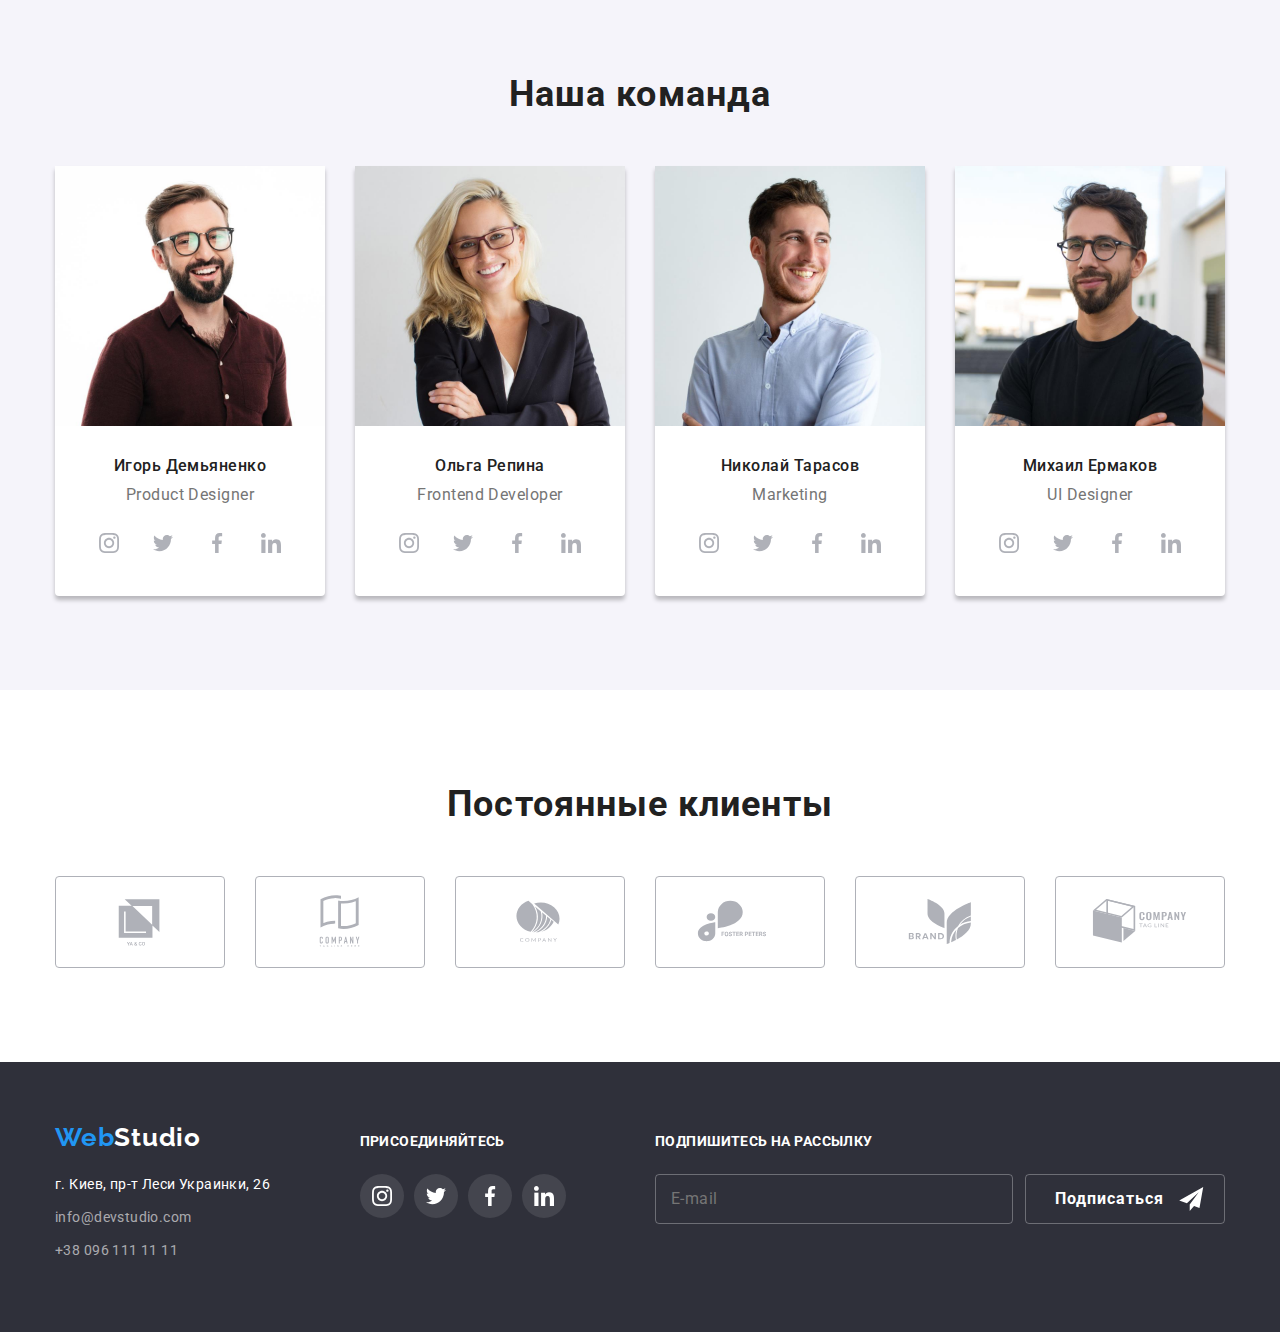
==== commit 8a1add28: "add new icon phone and styles" ====
--- a/index.html
+++ b/index.html
@@ -58,8 +58,8 @@
         <li class="contacts-link">
           <a class="link link-phone" href="tel:+380961111111">
           <div class="icon">
-          <svg class="icon-link-phone" width="16" height="12">
-            <use href="./images/icons/symbol-defs.svg#icon-smartphone1">
+          <svg class="icon-link-phone" width="10" height="16">
+            <use href="./images/icons/symbol-defs.svg#icon-smartphone">
             </use>
           </svg>
           </div>
--- a/css/main.css
+++ b/css/main.css
@@ -90,7 +90,8 @@
   transition: background-color 250ms var(--timing-function);
 }
 
-.mamber-social-link:focus, .mamber-social-link:hover {
+.mamber-social-link:focus,
+.mamber-social-link:hover {
   background-color: #2196f3;
 }
 
@@ -272,7 +273,8 @@
   cursor: pointer;
   border: 1px solid transparent;
   border-radius: 4px;
-  box-shadow: 0px 1px 3px rgba(0, 0, 0, 0.12), 0px 1px 1px rgba(0, 0, 0, 0.14), 0px 2px 1px rgba(0, 0, 0, 0.2);
+  box-shadow: 0px 1px 3px rgba(0, 0, 0, 0.12), 0px 1px 1px rgba(0, 0, 0, 0.14),
+    0px 2px 1px rgba(0, 0, 0, 0.2);
 }
 
 .modal-btn:hover {
@@ -386,7 +388,9 @@
   background-color: var(--background-btn);
   border: 1px solid transparent;
   cursor: pointer;
-  transition: box-shadow 250ms var(--timing-function), color 250ms var(--timing-function), background-color 250ms var(--timing-function);
+  transition: box-shadow 250ms var(--timing-function),
+    color 250ms var(--timing-function),
+    background-color 250ms var(--timing-function);
 }
 
 .title-btn-portfolio:hover,
@@ -413,7 +417,8 @@
   letter-spacing: 0.06em;
   color: white;
   fill: white;
-  transition: border-color 250ms var(--timing-function), background-color 250ms var(--timing-function);
+  transition: border-color 250ms var(--timing-function),
+    background-color 250ms var(--timing-function);
 }
 
 .btn-footer-proposition:hover {
@@ -610,7 +615,12 @@
   margin-left: auto;
   margin-right: auto;
   outline: 1px solid black;
-  background-image: linear-gradient(to right, rgba(47, 48, 58, 0.4), rgba(47, 48, 58, 0.4)), url("../images/Img.jpg");
+  background-image: linear-gradient(
+      to right,
+      rgba(47, 48, 58, 0.4),
+      rgba(47, 48, 58, 0.4)
+    ),
+    url("../images/Img.jpg");
   background-repeat: no-repeat;
   background-size: cover;
   background-position: center;
@@ -784,7 +794,6 @@
 
 .card-mamber {
   width: 270px;
-  border: 1px solid transparent;
   border-radius: 0px 0px 4px 4px;
   box-shadow: 0px 4px 4px rgba(0, 0, 0, 0.25);
   background-color: #fff;
@@ -972,7 +981,7 @@
 
 .icon-link-phone:hover,
 .icon-link-phone:focus {
-  fill: var(--link-accent);
+  fill: var(--accent-color);
 }
 
 .logo {
@@ -1097,7 +1106,7 @@
 .link-cards-portfolio {
   display: flex;
   flex-direction: column;
-  width: calc(100%-60px)/3;
+  width: calc(100%-60px) / 3;
   margin-top: 30px;
   margin-right: 30px;
   margin-bottom: 0;
@@ -1240,7 +1249,7 @@
 
 .footer-social-icon {
   display: flex;
-  fill: var(--link-color-second);
+  fill: #fff;
 }
 
 .footer-social-link:hover,
@@ -1294,4 +1303,4 @@
 .email-footer-proposition:hover {
   border-color: var(--accent-color);
 }
-/*# sourceMappingURL=main.css.map */+/*# sourceMappingURL=main.css.map */
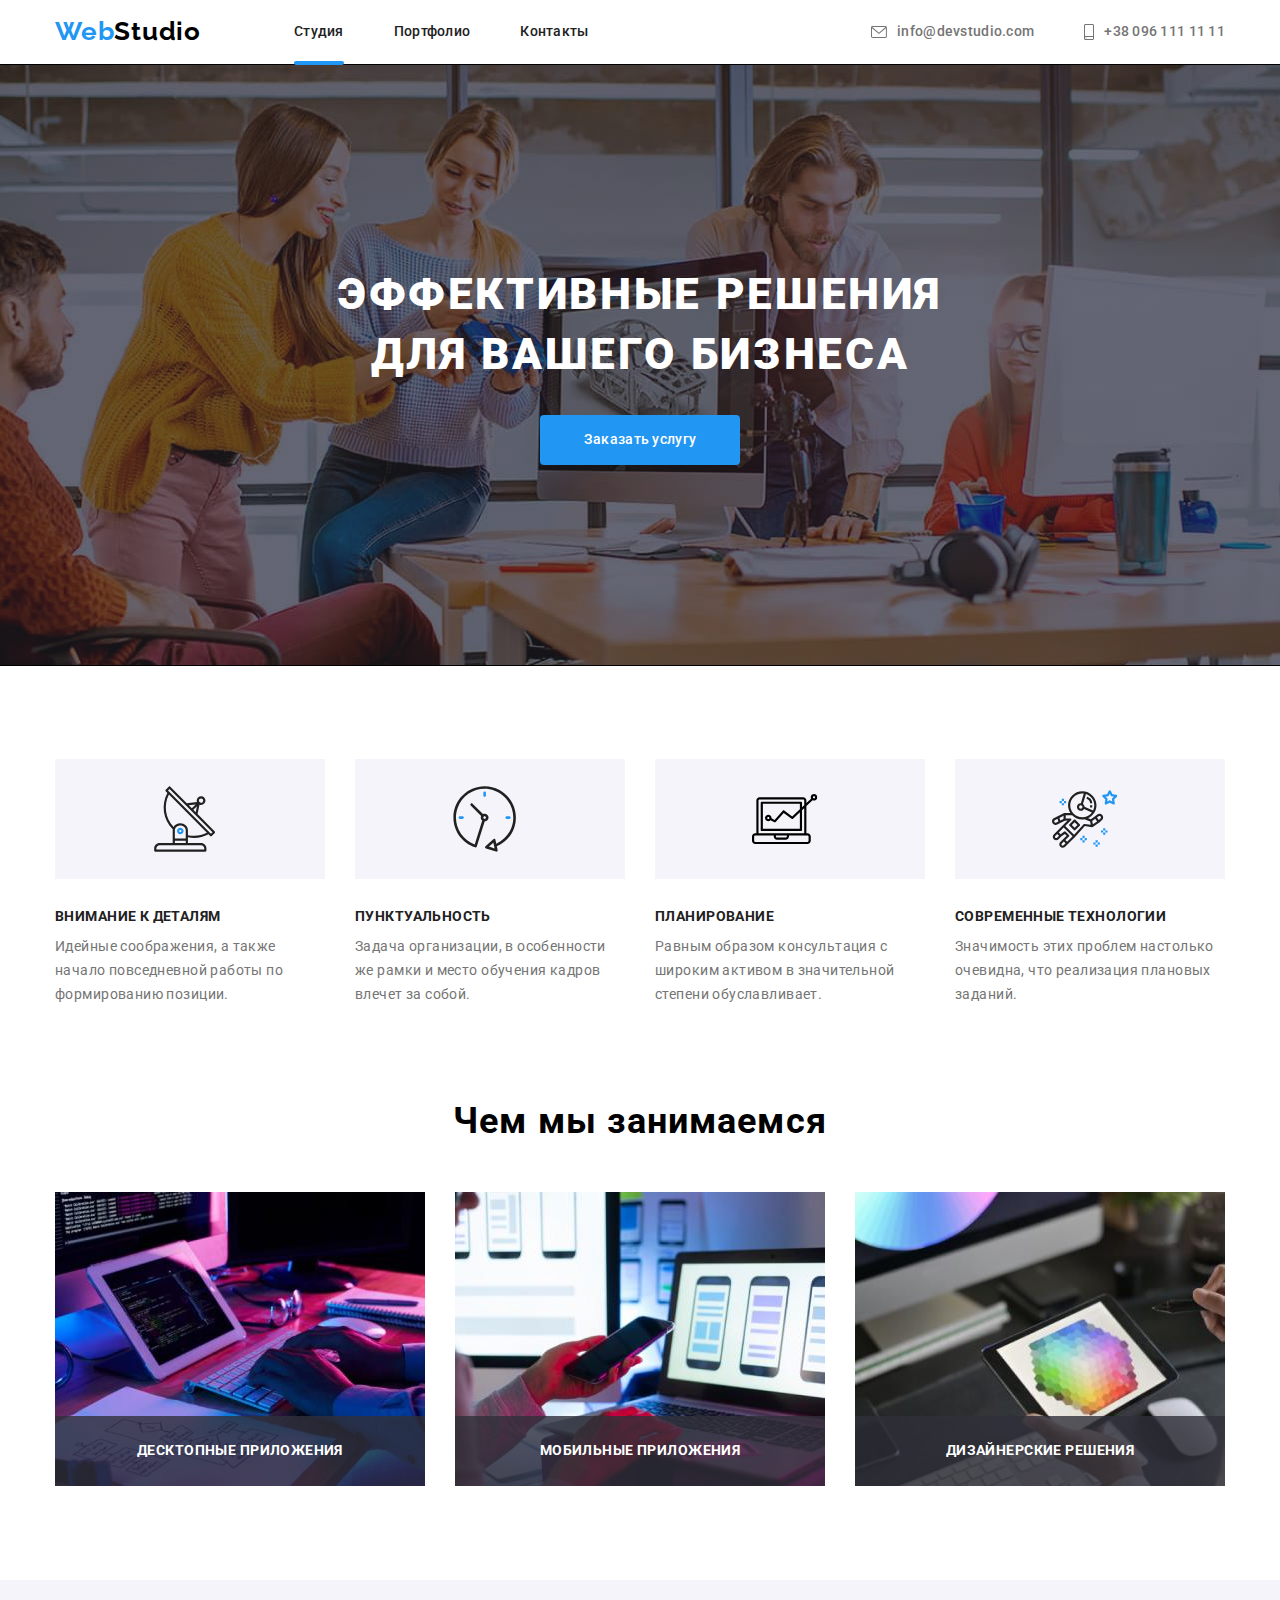
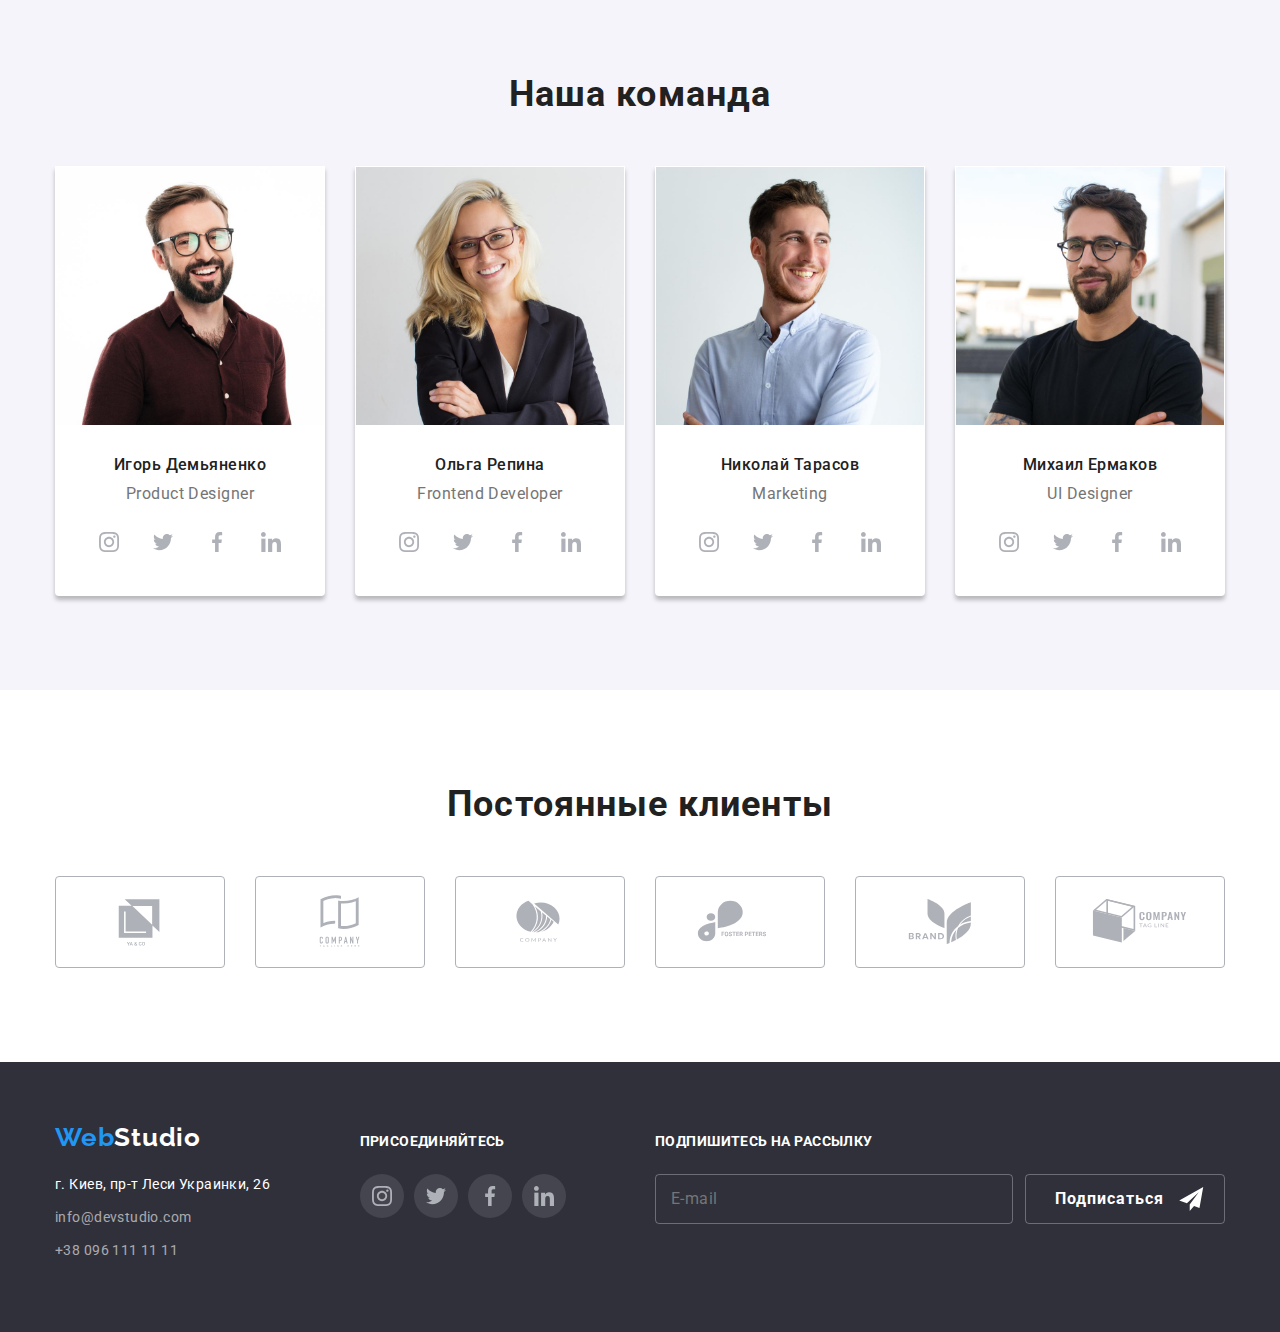
==== commit 0c183177: "add connection main.min.scss" ====
--- a/index.html
+++ b/index.html
@@ -16,7 +16,8 @@
     <link href="https://fonts.googleapis.com/css2?family=Roboto:wght@900&display=swap" rel="stylesheet">
      <link rel="stylesheet" href="https://cdnjs.cloudflare.com/ajax/libs/modern-normalize/1.1.0/modern-normalize.min.css"/>
     
-     <link rel="stylesheet" href="./css/main.css"> 
+     <link rel="stylesheet" href="./css/main.css">
+      <link rel="stylesheet" href="./css/main.min.css">  
     
 </head>
 
--- a/css/main.min.css
+++ b/css/main.min.css
@@ -0,0 +1,2 @@
+:root{--main-title-color: #ffffff;--second-title-color: #212121;--main-text-color: #757575;--second-text-color: rgba(255, 255, 255, 0.6);--third-text-color: #212121;--accent-color: #2196f3;--first-btn-color: #2196f3;--second-btn-color: #ffffff;--third-btn-color: #212121;--background-btn: #f5f4fa;--header-text-color: #ffffff;--header-second-text-color: #212121;--header-third-text-color: #757575;--footer-text-color: #ffffff;--footer-second-link-color: rgba(255, 255, 255, 0.6);--header-mail-color: #2196f3;--logo-color: #000000;--logo-color-footer: #fff;--logo-span-color: #2196f3;--link-color: #212121;--second-link-color: #757575;--link-accent: #2196f3;--border-color-head: #ececec;--background-color-footer: #2f303a;--background-color-team: #f5f4fa;--link-color-second: #afb1b8;--timing-function: cubic-bezier(0.4, 0, 0.2, 1)}P h1,h2,h3,h4,h5,h6{margin:0}ul{margin:0;padding:0}img{display:block;max-width:100%}button{cursor:pointer}.conteiner-footer-social-links{display:block;padding:0;margin:0}.social-list-footer{display:flex;align-items:center;justify-content:center}.social-team-list{display:flex;align-items:center;justify-content:center;margin-top:16px}.social-team-item{width:44px;height:44px;display:flex}.social-team-item+.social-team-item{margin-left:10px}.mamber-social-link{width:100%;height:100%;border-radius:50%;display:flex;align-items:center;justify-content:center;transition:background-color 250ms var(--timing-function)}.mamber-social-link:focus,.mamber-social-link:hover{background-color:#2196f3}.mamber-social-icon{display:flex;fill:var(--link-color-second);transition:fill 250ms var(--timing-function)}.mamber-social-link:hover .mamber-social-icon,.mamber-social-link:focus .mamber-social-icon{fill:#fff}.conteiner{width:1200px;padding-left:15px;padding-right:15px;margin-left:auto;margin-right:auto;padding-top:-94px;padding-bottom:-94px}body{font-family:Roboto, sans-serif;margin:0}.list{list-style:none;text-decoration:none;padding:0}.link{text-decoration:none;font-weight:500;font-size:14px;line-height:1.14;letter-spacing:0.02em;color:var(--second-link-color);cursor:pointer;transition:color 250ms var(--timing-function)}.visually-hidden{position:absolute;clip:rect(0 0 0 0);width:1px;height:1px;margin:-1px;border:0;padding:0;overflow:hidden}.backdrop{width:100vw;height:100vh;background-color:rgba(0,0,0,0.2);position:fixed;top:0;left:0;transition:opacity 250ms linear, visibility 250ms linear;visibility:visible;opacity:1}.backdrop .is-hidden .modal{transform:scale(1.5) rotate(180deg);transition:transform 250ms perspective-origin 250ms}.modal{width:528px;min-height:581px;background-color:#fff;border-radius:4px;top:50%;left:50%;bottom:0;padding:40px;align-items:center;transform:translate(-50%, -50%);position:absolute;transition:transform 250ms, perspective-origin 250ms}.modal-close{width:30px;height:30px;background-color:transparent;border:1px solid rgba(0,0,0,0.292);border-radius:50%;position:absolute;top:10px;right:10px;display:flex;align-items:center;justify-content:center}.is-hidden{visibility:hidden;opacity:0;pointer-events:none}.title-modal{font-weight:700;font-size:20px;line-height:1.15;text-align:center;letter-spacing:0.03em;margin-bottom:12px;margin-top:0;color:var(--second-title-color)}.modal-form-input{width:100%;height:40px;border:1px solid rgba(33,33,33,0.2);border-radius:4px;padding-left:42px;padding-right:12px;margin:0;color:var(--main-text-color);font-weight:600;cursor:pointer;outline:none;transition:border-color 250ms var(--timing-function)}.modal-form-input:focus{border-color:var(--accent-color)}.modal-form-input:focus+.icone-modal-form{fill:var(--accent-color)}.title-input{font-weight:400;font-size:12px;line-height:1.16;letter-spacing:0.01em;color:var(--main-text-color);display:block;margin-bottom:4px}.modal-field{display:block;margin-bottom:10px}.input-wrap{position:relative}.modal-form-text{width:100%;height:120px;border:1px solid rgba(33,33,33,0.2);border-radius:4px;padding:12px 16px;resize:none}.modal-btn{width:200px;height:50px;display:block;margin:auto;background-color:var(--accent-color);color:var(--main-title-color);cursor:pointer;border:1px solid transparent;border-radius:4px;box-shadow:0px 1px 3px rgba(0,0,0,0.12),0px 1px 1px rgba(0,0,0,0.14),0px 2px 1px rgba(0,0,0,0.2)}.modal-btn:hover{box-shadow:0px 4px 4px rgba(0,0,0,0.25)}.icone-modal-form{position:absolute;left:12px;top:50%;transform:translateY(-50%);transition:fill 250ms var(--timing-function)}.check-row{display:inline-block;align-items:center;margin-top:20px;margin-bottom:30px}.check-text{font-weight:normal;font-size:14px;line-height:1.71;letter-spacing:0.03em;display:flex;align-items:center;color:var(--main-text-color)}.check-item{width:16px;height:15px;border:2px solid #212121;border-radius:2px;margin-right:8.38px;display:flex;align-items:center;justify-content:center}.icone-check{fill:#fff}.modal-check:checked+.check-text .check-item{background-color:var(--accent-color);border:none}.policy-link{color:var(--accent-color)}.title-team{margin-bottom:50px;margin-top:0;font-weight:bold;font-size:36px;line-height:1.16;text-align:center;letter-spacing:0.03em;color:var(--second-title-color)}.title-work{margin-bottom:0;margin-top:0;font-weight:700;font-size:18px;line-height:2;letter-spacing:0.06em;color:var(--second-title-color)}.title-clients{margin-bottom:50px;margin-top:0;font-weight:bold;font-size:36px;line-height:1.16;text-align:center;letter-spacing:0.03em;color:var(--second-title-color)}.list-btn{display:flex;align-items:center;justify-content:center;margin-bottom:50px}.list-btn .title-btn+.title-btn{margin-left:8px}.title-btn-portfolio{display:inline-block;border-radius:4px;padding:6px 22px;font-family:inherit;font-style:normal;font-weight:500;font-size:16px;line-height:1.62;text-align:center;letter-spacing:0.03em;color:var(--third-btn-color);background-color:var(--background-btn);border:1px solid transparent;cursor:pointer;transition:box-shadow 250ms var(--timing-function),color 250ms var(--timing-function),background-color 250ms var(--timing-function)}.title-btn-portfolio:hover,.title-btn-portfolio:focus{color:var(--second-btn-color);background-color:var(--first-btn-color);box-shadow:0px 4px 4px rgba(0,0,0,0.25)}.btn-footer-proposition{display:flex;width:200px;height:50px;align-items:center;padding-left:29px;background-color:transparent;box-sizing:border-box;border:1px solid rgba(255,255,255,0.3);border-radius:4px;font-weight:700;font-size:16px;line-height:1.87;text-align:center;letter-spacing:0.06em;color:#fff;fill:#fff;transition:border-color 250ms var(--timing-function),background-color 250ms var(--timing-function)}.btn-footer-proposition:hover{border-color:var(--accent-color);background-color:var(--accent-color)}.header{display:flex;border-bottom:1px solid var(--border-color-head)}.header-main{display:flex;align-items:center;justify-content:space-around}.header-navigation{display:flex;align-items:center;justify-content:center;text-decoration:none;font-weight:700;font-size:26px;line-height:1.19;letter-spacing:0.03em;color:var(--header-second-text-color)}.header-list{display:flex}.header-list .header-item+.header-item{margin-left:50px}.header-item:last-child{margin-right:0}.header-link{display:block;position:relative;padding-top:24px;padding-bottom:24px;font-weight:500;font-size:14px;line-height:1.14;letter-spacing:0.02em;text-decoration:none;color:var(--link-color)}.conteiner-footer{display:flex;background-color:var(--background-color-footer);padding-top:60px;padding-bottom:60px;margin-left:0;margin-right:0}.footer-main{display:flex;align-items:baseline;justify-content:space-between}.conteiner-footer-inform{display:block;padding:0;margin:0}.address{display:flex;padding-bottom:9px;font-style:normal;font-weight:normal;font-size:14px;line-height:1.71;letter-spacing:0.03em;color:var(--footer-text-color)}.title-social-links{margin-bottom:20px;font-weight:bold;font-size:14px;line-height:1.71;letter-spacing:0.03em;text-transform:uppercase;color:var(--footer-text-color)}.list-link-footer{display:block}.footer-link{display:block;margin-bottom:9px;font-weight:normal;font-size:14px;line-height:1.71;letter-spacing:0.03em;color:var(--footer-second-link-color);background-color:#2f303a}.social-footer-item{width:44px;height:44px;display:flex}.social-footer-item+.social-footer-item{margin-left:10px}.footer-social-link{width:100%;height:100%;border-radius:50%;background-color:#44454e;display:flex;align-items:center;justify-content:center;transition:background-color 250ms var(--timing-function)}.footer-social-icon{display:flex;fill:var(--link-color-second)}.footer-social-link:hover,.footer-social-link:focus{background-color:#2196f3}.footer-social-link:hover .footer-social-icon,.footer-social-link:focus .footer-social-icon{fill:#fff}.conteiner-footer-proposition{display:block}.footer-form{display:flex;align-items:center}.footer-title-proposition{margin-bottom:20px;font-weight:bold;font-size:14px;line-height:1.71;letter-spacing:0.03em;text-transform:uppercase;color:var(--footer-text-color)}.email-footer-proposition{width:358px;height:50px;margin-right:12px;padding-left:15px;font-weight:normal;font-size:16px;line-height:1.25;display:flex;box-sizing:border-box;align-items:center;letter-spacing:0.03em;color:rgba(226,226,226,0.6);border:1px solid rgba(255,255,255,0.3);border-radius:4px;background-color:transparent;transition:border-color 250ms var(--timing-function)}.email-footer-proposition:hover{border-color:var(--accent-color)}.hero-main{max-width:1600px;height:600px;margin-left:auto;margin-right:auto;outline:1px solid black;background-image:linear-gradient(to right, rgba(47,48,58,0.4), rgba(47,48,58,0.4)),url("../images/Img.jpg");background-repeat:no-repeat;background-size:cover;background-position:center;background-color:rgba(47,48,58,0.4);text-align:center;justify-content:center;padding-top:200px;padding-bottom:200px}.hero-btn{display:inline-block;justify-content:center;border-radius:4px;padding:10px 32px;min-width:200px;min-height:50px;justify-content:center;border:1px solid transparent;text-align:center;font-weight:500;font-size:14px;line-height:1.14;letter-spacing:0.02em;color:var(--second-btn-color);background-color:var(--first-btn-color)}.conteiner-hero{padding-top:94px;padding-bottom:94px;margin:0}.main-title{margin-top:0;margin-bottom:30px;font-weight:900;font-size:44px;line-height:1.36;text-align:center;letter-spacing:0.06em;text-transform:uppercase;color:var(--main-title-color)}.list-specification{display:flex;margin:0}.list-specification .item-specification+.item-specification{margin-left:30px}.item-specification{display:block;width:270px;margin:0;padding:0}.thumb{width:270px;height:120px;background-color:#f5f4fa;margin-bottom:30px;display:flex;justify-content:center;align-items:center}.thumb>.item-specification-thumb{margin:25px 102.34px;object-position:center}.title-specification{margin:0;padding-top:0;margin-bottom:10px;font-weight:700;font-size:14px;line-height:1.14;letter-spacing:0.03em;text-transform:uppercase;color:var(--third-text-color)}.content-specification{margin:0;padding:0;font-size:14px;line-height:1.71;letter-spacing:0.03em;color:var(--main-text-color)}.conteiner-work{display:block;text-align:center;padding-bottom:94px;padding-left:0;padding-right:0}.hero-title-work{font-style:normal;font-weight:bold;font-size:36px;line-height:1.16;text-align:center;letter-spacing:0.03em;padding:0;margin-top:0;margin-bottom:50px}.list-work{display:flex;margin:0;justify-content:space-between}.list-work-foto{display:flex;width:370px;position:relative}.list-work .list-work-foto+.list-work-foto{margin-left:30px}.work-proposition{display:flex;position:absolute;width:370px;height:70px;bottom:0;background-color:rgba(47,48,58,0.8)}.work-proposition-name{display:flex;width:100%;align-items:center;justify-content:center;font-weight:bold;font-size:14px;line-height:1.14;text-align:center;letter-spacing:0.03em;text-transform:uppercase;color:var(--main-title-color)}.conteiner-team{margin:0;padding-top:94px;padding-bottom:94px;background-color:var(--background-color-team)}.list-team{display:flex;justify-content:center;margin:0;padding:0}.card-mamber{width:270px;border:1px solid transparent;border-radius:0px 0px 4px 4px;box-shadow:0px 4px 4px rgba(0,0,0,0.25);background-color:#fff}.list-team .card-mamber+.card-mamber{margin-left:30px}.foto-mamber{display:block;min-width:100%;height:auto}.footer-card{flex-grow:1;margin:0;padding-top:30px;padding-bottom:30px;border:1px solid transparent}.name-mamber{margin:0;padding-bottom:10px;padding-left:auto;font-weight:500;font-size:16px;line-height:1.18;text-align:center;letter-spacing:0.03em;color:var(--second-title-color)}.position-mamber{margin:0;font-weight:normal;font-size:16px;line-height:1.18;text-align:center;letter-spacing:0.03em;color:var(--main-text-color)}.clients{margin:0;padding-top:94px;padding-bottom:94px}.list-clients{display:flex;justify-content:center;margin:0;padding:0}.card-client{display:block;justify-content:center;align-items:center;width:170px;height:92px}.card-client+.card-client{margin-left:30px}.item-client{display:flex;width:100%;height:100%;align-items:center;justify-content:center;border:1px solid #afb1b8;border-radius:4px;transition:fill 250ms var(--timing-function)}.logo-client{fill:#afb1b8}.item-client:hover,.item-client:focus{border-color:var(--accent-color)}.item-client:hover .logo-client,.item-client:focus .logo-client{fill:var(--accent-color)}.current::after{content:"";display:block;position:absolute;width:100%;height:4px;background-color:var(--accent-color);border-radius:2px;left:0;bottom:-1px}.link:hover,.link:focus{color:var(--link-accent)}.link-contacts{display:inline-flex;align-items:center;margin-left:auto;font-weight:500;font-size:14px;line-height:1.14;letter-spacing:0.02em;color:var(--second-link-color)}.contacts-link{display:flex;padding-top:10px;padding-bottom:10px}.link-contacts .contacts-link+.contacts-link{margin-left:50px}.icon{display:flex;margin-right:10px;align-items:center;justify-content:center}.link-mail{display:flex;align-items:center;justify-content:center;transition:color 250ms var(--timing-function)}.link-mail:hover,.link-mail:focus{color:var(--accent-color)}.icon-link-mail:hover,.icon-link-mail:focus{color:var(--link-accent)}.icon-link-mail{display:flex;align-items:center;justify-content:center;fill:currentColor;transition:color 250ms var(--timing-function)}.link-phone{display:flex;align-items:center;justify-content:center;transition:color 250ms var(--timing-function)}.link-phone:hover,.link-phone:focus{color:var(--accent-color)}.icon-link-phone{display:flex;align-items:center;justify-content:center;fill:currentColor;transition:fill 250ms var(--timing-function)}.icon-link-phone:hover,.icon-link-phone:focus{fill:var(--link-accent)}.logo{font-family:Raleway;text-decoration:none;margin-right:93px;margin-left:0;font-weight:700;font-size:26px;line-height:1.19;letter-spacing:0.03em;color:var(--logo-color)}.logo-footer{display:inline-flex;color:var(--logo-color-footer);margin:0;margin-bottom:20px}.logo-span{font-family:Raleway;text-decoration:none;font-weight:bold;font-size:26px;line-height:31px;letter-spacing:0.03em;color:var(--logo-span-color)}.header{display:flex;border-bottom:1px solid var(--border-color-head)}.header-main{display:flex;align-items:center;justify-content:space-around}.header-navigation{display:flex;align-items:center;justify-content:center;text-decoration:none;font-weight:700;font-size:26px;line-height:1.19;letter-spacing:0.03em;color:var(--header-second-text-color)}.header-list{display:flex}.header-list .header-item+.header-item{margin-left:50px}.header-item:last-child{margin-right:0}.header-link{display:block;position:relative;padding-top:24px;padding-bottom:24px;font-weight:500;font-size:14px;line-height:1.14;letter-spacing:0.02em;text-decoration:none;color:var(--link-color)}.conteiner-hero-portfolio{padding-top:94px;padding-bottom:94px}.hero-portfolio{display:flex;flex-wrap:wrap}.conteiner-portfolio-cards{display:flex;flex-wrap:wrap;margin-top:94px;margin-bottom:94px;margin-left:auto;margin-right:auto}.list-portfolio{display:flex;flex-wrap:wrap;padding-left:auto;padding-right:auto}.portfolio-foto{position:relative;width:370px;height:294px;overflow:hidden;transition:transform 250ms var(--timing-function)}.text-window-portfolio{font-weight:normal;font-size:18px;line-height:1.56;letter-spacing:0.03em;color:var(--main-title-color)}.link-cards-portfolio{display:flex;flex-direction:column;width:calc(100%-60px)/3;margin-top:30px;margin-right:30px;margin-bottom:0;cursor:pointer;transition:box-shadow 250ms var(--timing-function)}.portfolio-foto-window{display:inline-block;justify-content:center;align-items:center;padding:63px 24px;position:absolute;content:"";width:100%;height:100%;top:0;left:0;opacity:0;background-color:var(--accent-color);transition:transform 250ms var(--timing-function);transform:translateY(100%)}.cards-portfolio:hover .portfolio-foto-window{transform:translateY(0);opacity:1}.link-cards-portfolio:nth-child(-n+3){margin-top:0}.link-cards-portfolio:nth-child(3n){margin-right:0}.cards-portfolio>.card-portfolio-footer{flex-grow:1;margin-top:0;padding-left:24px;padding-right:24px;padding-top:20px;padding-bottom:20px;border:1px solid var(--border-color-head);border-top:transparent}.link-cards-portfolio:hover{box-shadow:0px 4px 4px rgba(0,0,0,0.25)}.name-work{margin-top:0;margin-bottom:0;font-weight:normal;font-size:16px;line-height:1.87;letter-spacing:0.03em;color:var(--main-text-color)}.conteiner-footer{display:flex;background-color:var(--background-color-footer);padding-top:60px;padding-bottom:60px;margin-left:0;margin-right:0}.footer-main{display:flex;align-items:baseline;justify-content:space-between}.conteiner-footer-inform{display:block;padding:0;margin:0}.address{display:flex;padding-bottom:9px;font-style:normal;font-weight:normal;font-size:14px;line-height:1.71;letter-spacing:0.03em;color:var(--footer-text-color)}.title-social-links{margin-bottom:20px;font-weight:bold;font-size:14px;line-height:1.71;letter-spacing:0.03em;text-transform:uppercase;color:var(--footer-text-color)}.list-link-footer{display:block}.footer-link{display:block;margin-bottom:9px;font-weight:normal;font-size:14px;line-height:1.71;letter-spacing:0.03em;color:var(--footer-second-link-color);background-color:#2f303a}.social-footer-item{width:44px;height:44px;display:flex}.social-footer-item+.social-footer-item{margin-left:10px}.footer-social-link{width:100%;height:100%;border-radius:50%;background-color:#44454e;display:flex;align-items:center;justify-content:center;transition:background-color 250ms var(--timing-function)}.footer-social-icon{display:flex;fill:var(--link-color-second)}.footer-social-link:hover,.footer-social-link:focus{background-color:#2196f3}.footer-social-link:hover .footer-social-icon,.footer-social-link:focus .footer-social-icon{fill:#fff}.conteiner-footer-proposition{display:block}.footer-form{display:flex;align-items:center}.footer-title-proposition{margin-bottom:20px;font-weight:bold;font-size:14px;line-height:1.71;letter-spacing:0.03em;text-transform:uppercase;color:var(--footer-text-color)}.email-footer-proposition{width:358px;height:50px;margin-right:12px;padding-left:15px;font-weight:normal;font-size:16px;line-height:1.25;display:flex;box-sizing:border-box;align-items:center;letter-spacing:0.03em;color:rgba(226,226,226,0.6);border:1px solid rgba(255,255,255,0.3);border-radius:4px;background-color:transparent;transition:border-color 250ms var(--timing-function)}.email-footer-proposition:hover{border-color:var(--accent-color)}
+/*# sourceMappingURL=main.min.css.map */